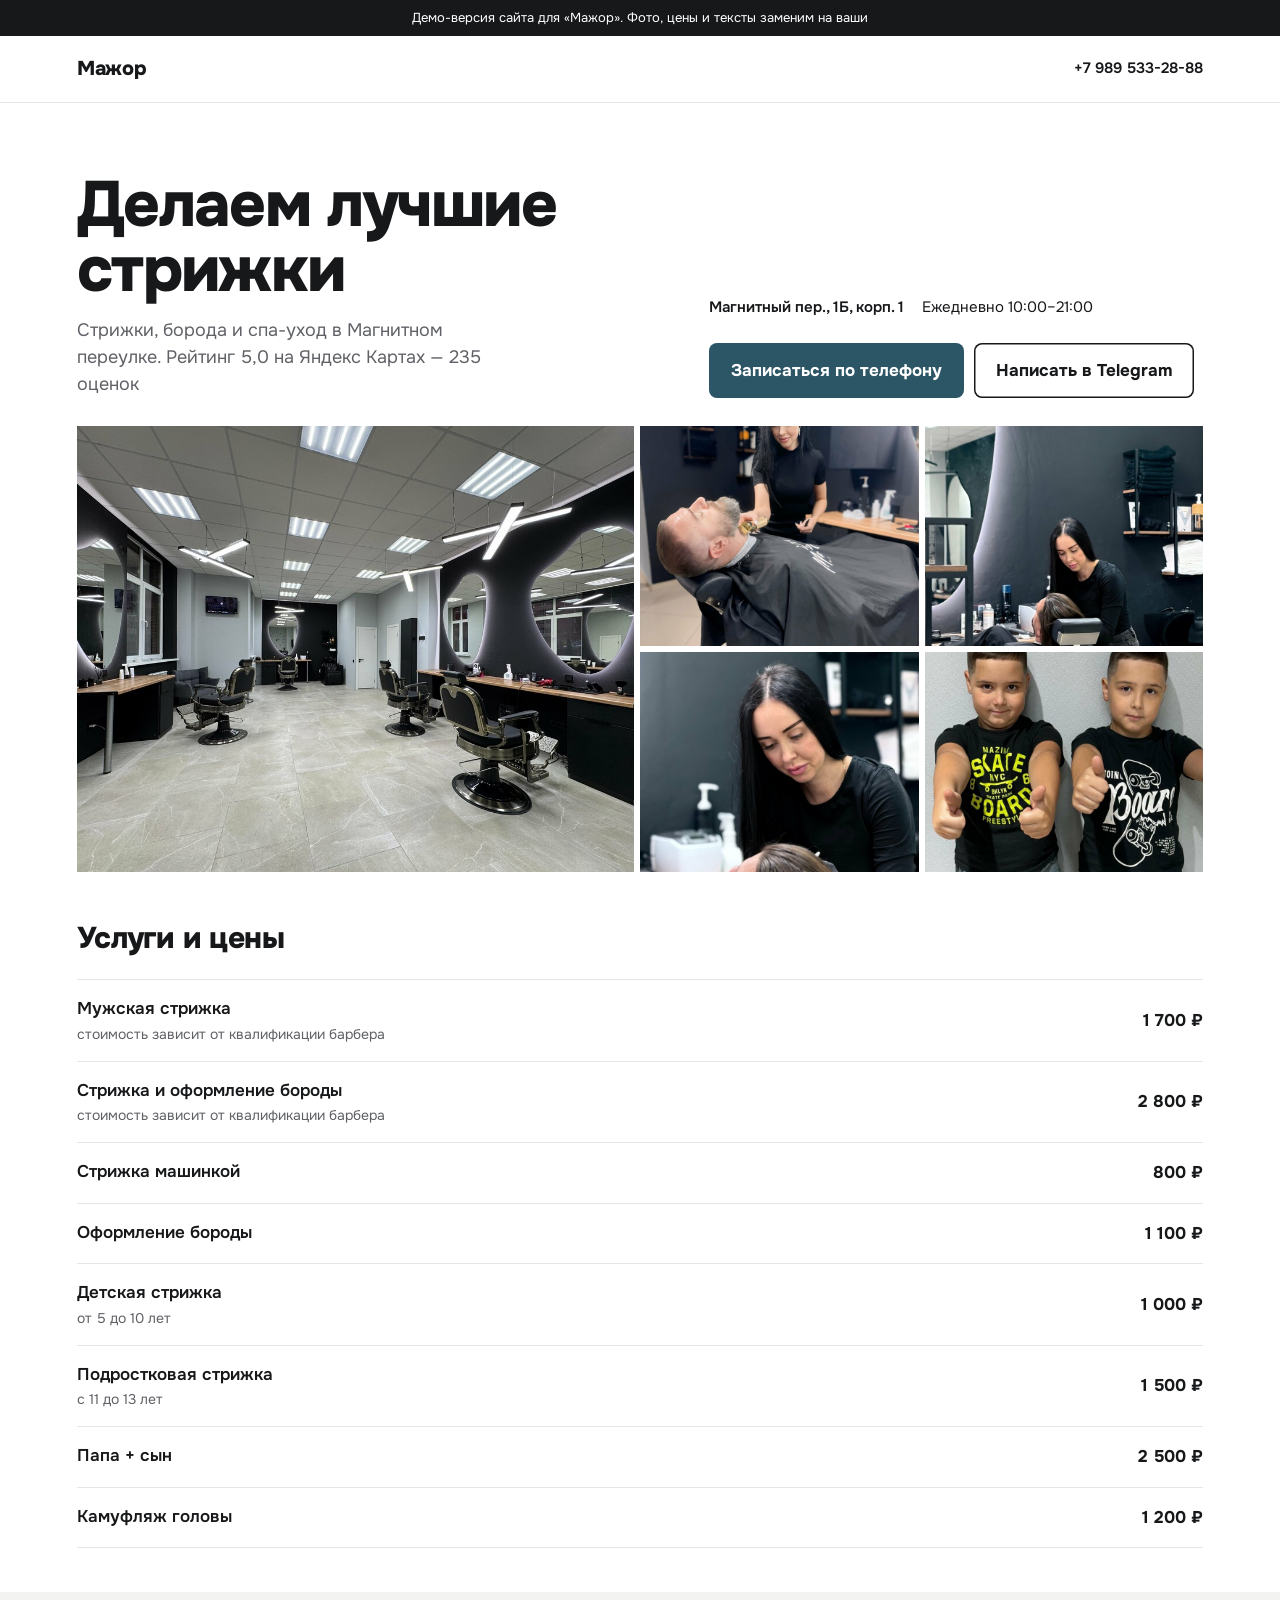
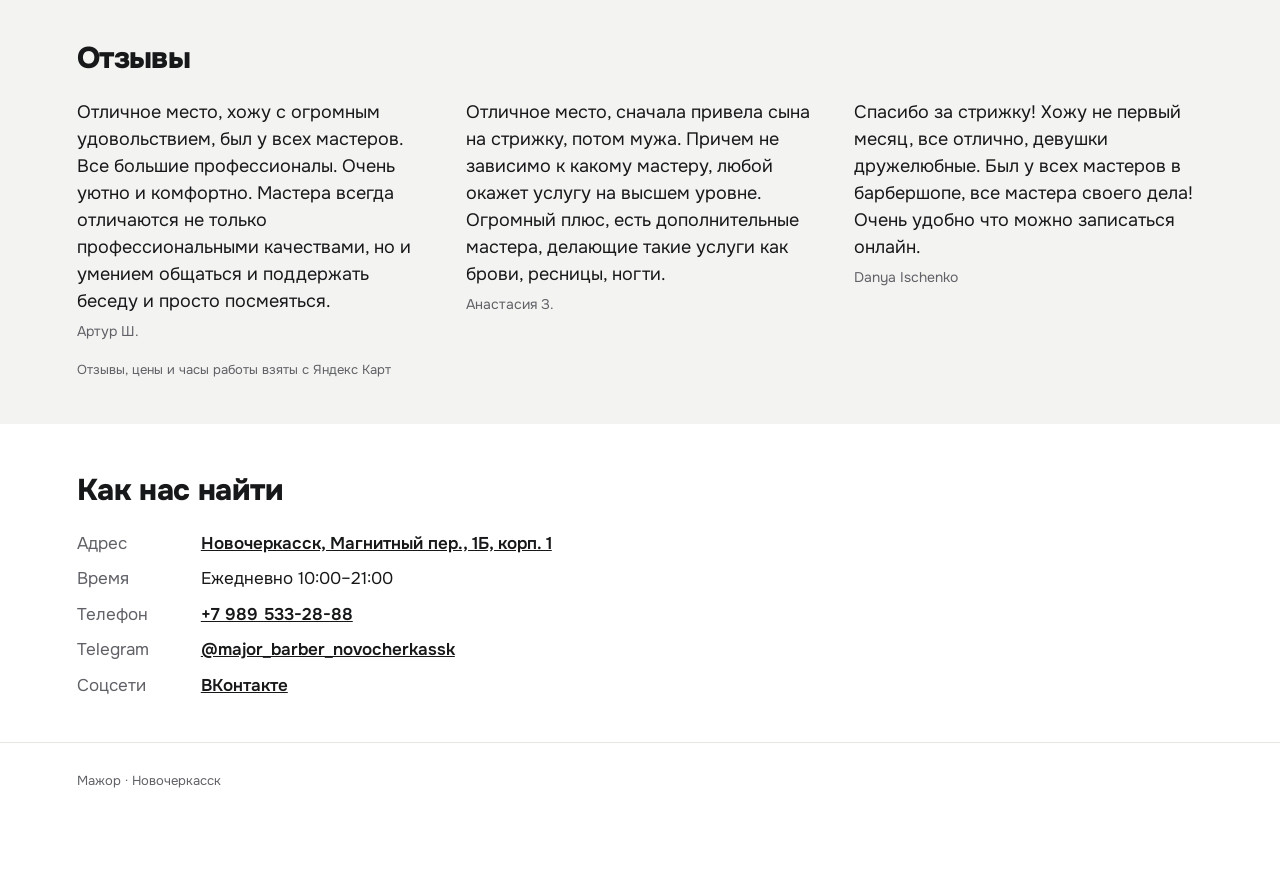
==== major/index.html @ bbc07316 "Демо-сайты: 5 мастеров" ====
<!doctype html><html lang="ru"><head><meta charset="utf-8">
<meta name="robots" content="noindex,nofollow"><meta name="viewport" content="width=device-width,initial-scale=1">
<title>Мажор — Барбершоп в Новочеркасске</title>
<meta name="description" content="Барбершоп Мажор: Магнитный пер., 1Б, корп. 1, Ежедневно 10:00–21:00. Запись по телефону +7 989 533-28-88">
<link rel="preconnect" href="https://fonts.googleapis.com"><link rel="preconnect" href="https://fonts.gstatic.com" crossorigin>
<link href="https://fonts.googleapis.com/css2?family=Onest:wght@400;500;700;800&display=swap" rel="stylesheet">
<style>
:root{--bg:#fff;--ink:#17181a;--mute:#5f6166;--line:#e6e6e3;--acc:#2c5566;--acc2:#1f3e4b;--soft:#f3f3f1}
*{box-sizing:border-box;margin:0;padding:0}
body{background:var(--bg);color:var(--ink);font-family:Onest,system-ui,sans-serif;font-size:17px;line-height:1.5}
a{color:inherit}
.demo{background:var(--ink);color:#fff;font-size:13px;padding:8px 16px;text-align:center}
header{display:flex;justify-content:space-between;align-items:center;padding:18px 20px;border-bottom:1px solid var(--line)}
.logo{font-weight:800;font-size:20px;letter-spacing:-.01em}
header a.tel{font-weight:600;text-decoration:none;font-size:15px}
.hero{padding:40px 20px 28px}
.hero h1{font-size:clamp(30px,7.6vw,64px);line-height:1.02;font-weight:800;letter-spacing:-.025em;max-width:18ch}
.hero p{color:var(--mute);margin-top:14px;font-size:18px;max-width:34ch}
.meta{display:flex;flex-wrap:wrap;gap:8px 18px;margin-top:18px;font-size:15px}
.meta b{font-weight:600}
.ctas{display:flex;flex-wrap:wrap;gap:10px;margin-top:24px}
.btn{display:inline-block;background:var(--acc);color:#fff;text-decoration:none;font-weight:700;padding:15px 22px;border-radius:8px;transition:background .15s,transform .15s}
.btn:hover{background:var(--acc2)} .btn:active{transform:translateY(1px)}
.btn.ghost{background:transparent;color:var(--ink);box-shadow:inset 0 0 0 1.5px var(--ink)}
.btn.ghost:hover{background:var(--ink);color:#fff}
.gal{display:grid;grid-template-columns:2fr 1fr;grid-auto-rows:150px;gap:6px;padding:0 6px}
.gal figure:first-child{grid-row:span 2}
.gal figure{background:var(--soft);overflow:hidden}
.gal img{width:100%;height:100%;object-fit:cover;display:block}
.ph{display:flex;align-items:center;justify-content:center;color:#8a8c90;font-size:13px;text-align:center;padding:10px;border:1px dashed #cfcfcb}
section{padding:44px 20px}
h2{font-size:30px;font-weight:800;letter-spacing:-.02em;margin-bottom:18px}
.svc ul{list-style:none;border-top:1px solid var(--line)}
.svc li{display:grid;grid-template-columns:1fr auto;gap:2px 16px;padding:16px 0;border-bottom:1px solid var(--line)}
.sn{font-weight:600;grid-column:1;grid-row:1} .sp{font-weight:700;white-space:nowrap;grid-column:2;grid-row:1/3;align-self:center}
.sd{color:var(--mute);font-size:14px;grid-column:1;grid-row:2}
.rev{background:var(--soft)}
.rgrid{display:grid;gap:22px}
blockquote p{font-size:18px} cite{display:block;margin-top:6px;color:var(--mute);font-style:normal;font-size:14px}
.src{margin-top:18px;font-size:13px;color:var(--mute)}
.where dl{display:grid;grid-template-columns:110px 1fr;gap:10px 14px}
.where dt{color:var(--mute)} .where dd a{font-weight:600}
footer{padding:28px 20px 90px;border-top:1px solid var(--line);color:var(--mute);font-size:13px}
.sticky{position:fixed;left:12px;right:12px;bottom:12px;display:flex}
.sticky .btn{flex:1;text-align:center;box-shadow:0 6px 20px rgba(0,0,0,.18)}
@media(min-width:900px){
 header,.hero,section,footer{padding-left:6vw;padding-right:6vw}
 .hero{display:grid;grid-template-columns:1.2fr 1fr;gap:40px;align-items:end;padding-top:70px}
 .gal{grid-template-columns:2fr 1fr 1fr;grid-auto-rows:220px;padding:0 6vw}
 .rgrid{grid-template-columns:repeat(3,1fr);gap:40px}
 .sticky{display:none}
}
</style></head><body>
<div class="demo">Демо-версия сайта для «Мажор». Фото, цены и тексты заменим на ваши</div>
<header><div class="logo">Мажор</div><a class="tel" href="tel:+79895332888">+7 989 533-28-88</a></header>
<div class="hero"><div><h1>Делаем лучшие стрижки</h1><p>Стрижки, борода и спа-уход в Магнитном переулке. Рейтинг 5,0 на Яндекс Картах — 235 оценок</p></div>
<div><div class="meta"><span><b>Магнитный пер., 1Б, корп. 1</b></span><span>Ежедневно 10:00–21:00</span></div>
<div class="ctas"><a class="btn" href="tel:+79895332888">Записаться по телефону</a><a class="btn ghost" href="https://t.me/major_barber_novocherkassk">Написать в Telegram</a></div></div></div>
<div class="gal"><figure><img src="img/1.jpg" alt="" loading="lazy"></figure><figure><img src="img/2.jpg" alt="" loading="lazy"></figure><figure><img src="img/3.jpg" alt="" loading="lazy"></figure><figure><img src="img/4.jpg" alt="" loading="lazy"></figure><figure><img src="img/5.jpg" alt="" loading="lazy"></figure></div>
<section class="svc" id="services"><h2>Услуги и цены</h2><ul><li><span class="sn">Мужская стрижка</span><span class="sd">стоимость зависит от квалификации барбера</span><span class="sp">1 700 ₽</span></li><li><span class="sn">Стрижка и оформление бороды</span><span class="sd">стоимость зависит от квалификации барбера</span><span class="sp">2 800 ₽</span></li><li><span class="sn">Стрижка машинкой</span><span class="sd"></span><span class="sp">800 ₽</span></li><li><span class="sn">Оформление бороды</span><span class="sd"></span><span class="sp">1 100 ₽</span></li><li><span class="sn">Детская стрижка</span><span class="sd">от 5 до 10 лет</span><span class="sp">1 000 ₽</span></li><li><span class="sn">Подростковая стрижка</span><span class="sd">с 11 до 13 лет</span><span class="sp">1 500 ₽</span></li><li><span class="sn">Папа + сын</span><span class="sd"></span><span class="sp">2 500 ₽</span></li><li><span class="sn">Камуфляж головы</span><span class="sd"></span><span class="sp">1 200 ₽</span></li></ul></section>
<section class="rev" id="reviews"><h2>Отзывы</h2><div class="rgrid"><blockquote><p>Отличное место, хожу с огромным удовольствием, был у всех мастеров. Все большие профессионалы. Очень уютно и комфортно. Мастера всегда отличаются не только профессиональными качествами, но и умением общаться и поддержать беседу и просто посмеяться.</p><cite>Артур Ш.</cite></blockquote><blockquote><p>Отличное место, сначала привела сына на стрижку, потом мужа. Причем не зависимо к какому мастеру, любой окажет услугу на высшем уровне. Огромный плюс, есть дополнительные мастера, делающие такие услуги как брови, ресницы, ногти.</p><cite>Анастасия З.</cite></blockquote><blockquote><p>Спасибо за стрижку! Хожу не первый месяц, все отлично, девушки дружелюбные. Был у всех мастеров в барбершопе, все мастера своего дела! Очень удобно что можно записаться онлайн.</p><cite>Danya Ischenko</cite></blockquote></div><p class="src">Отзывы, цены и часы работы взяты с Яндекс Карт</p></section>
<section class="where" id="contacts"><h2>Как нас найти</h2><dl>
<dt>Адрес</dt><dd><a href="https://yandex.ru/maps/?text=%D0%9D%D0%BE%D0%B2%D0%BE%D1%87%D0%B5%D1%80%D0%BA%D0%B0%D1%81%D1%81%D0%BA%2C%20%D0%9C%D0%B0%D0%B3%D0%BD%D0%B8%D1%82%D0%BD%D1%8B%D0%B9%20%D0%BF%D0%B5%D1%80.%2C%201%D0%91%2C%20%D0%BA%D0%BE%D1%80%D0%BF.%201">Новочеркасск, Магнитный пер., 1Б, корп. 1</a></dd>
<dt>Время</dt><dd>Ежедневно 10:00–21:00</dd>
<dt>Телефон</dt><dd><a href="tel:+79895332888">+7 989 533-28-88</a></dd>
<dt>Telegram</dt><dd><a href="https://t.me/major_barber_novocherkassk">@major_barber_novocherkassk</a></dd>
<dt>Соцсети</dt><dd><a href="https://vk.com/major_barber_novocherkassk">ВКонтакте</a></dd>
</dl></section>
<footer>Мажор · Новочеркасск</footer>
<div class="sticky"><a class="btn" href="tel:+79895332888">Записаться</a></div>
</body></html>
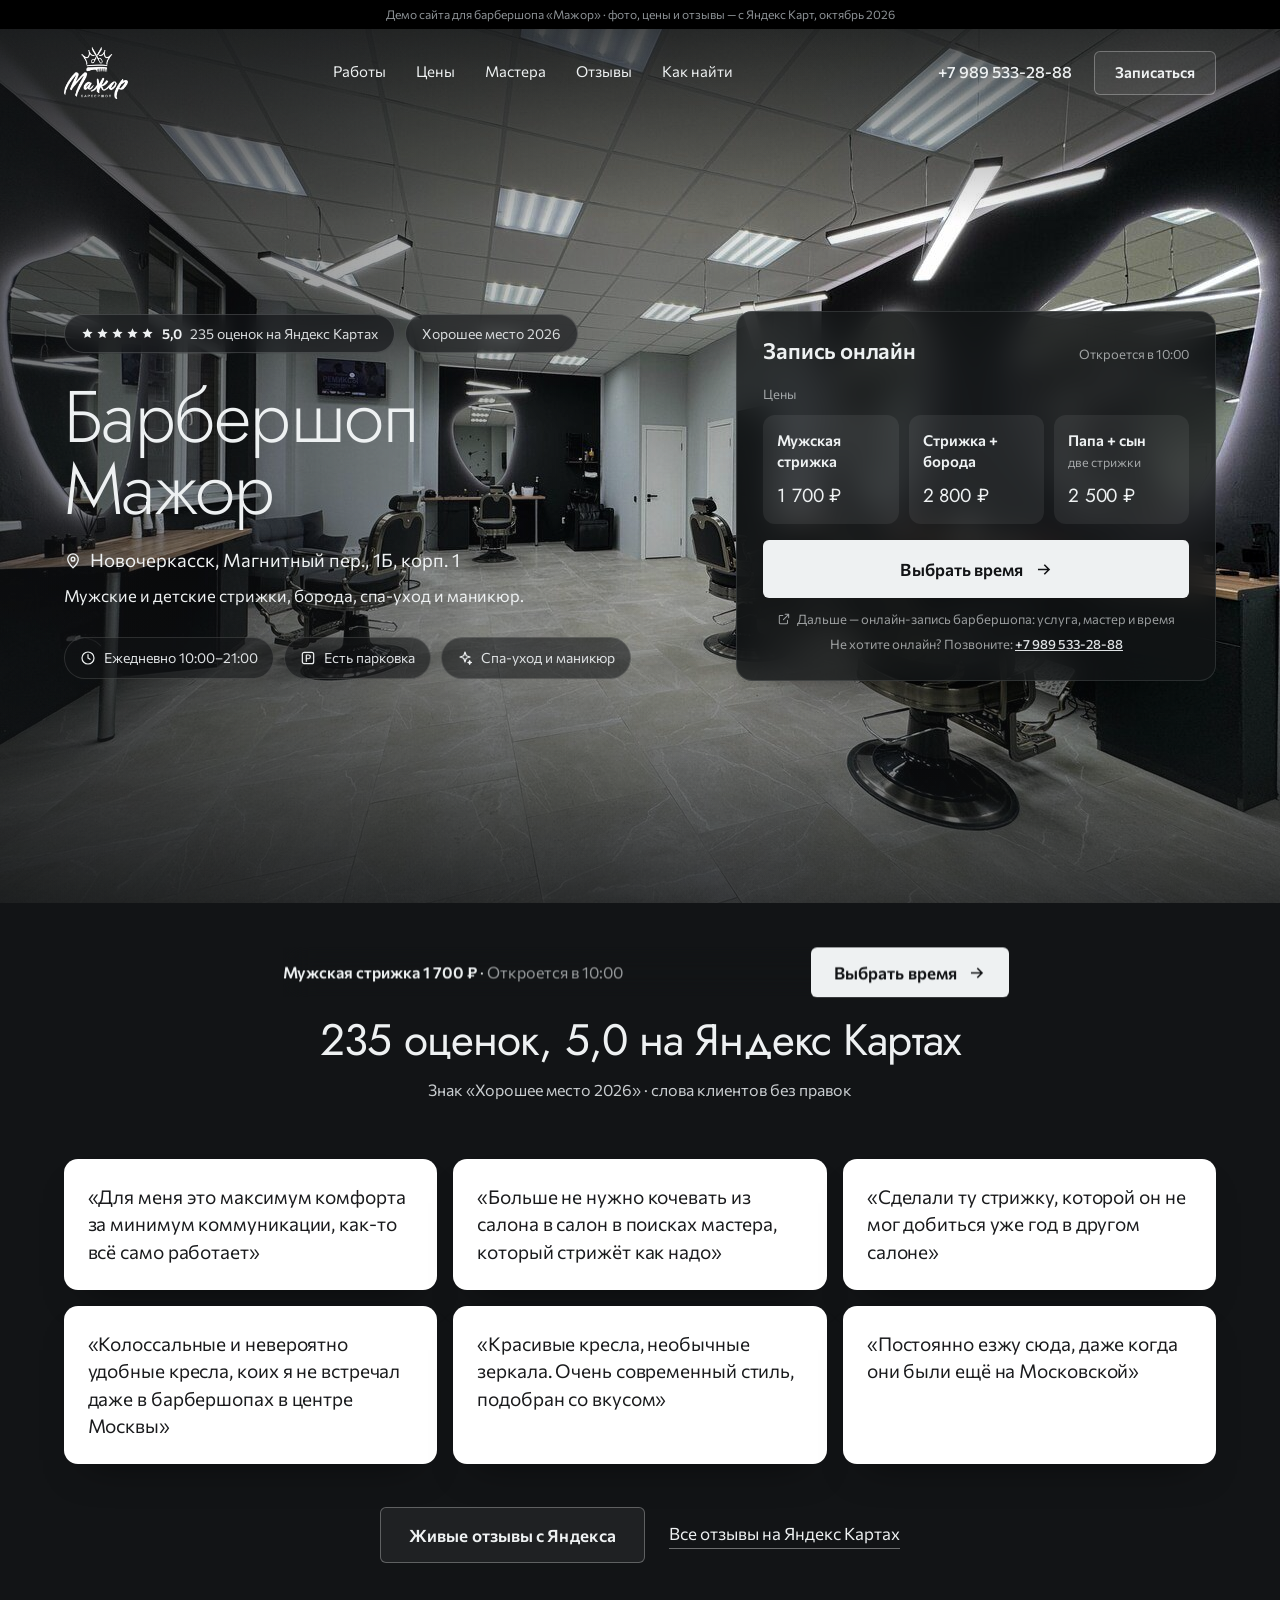
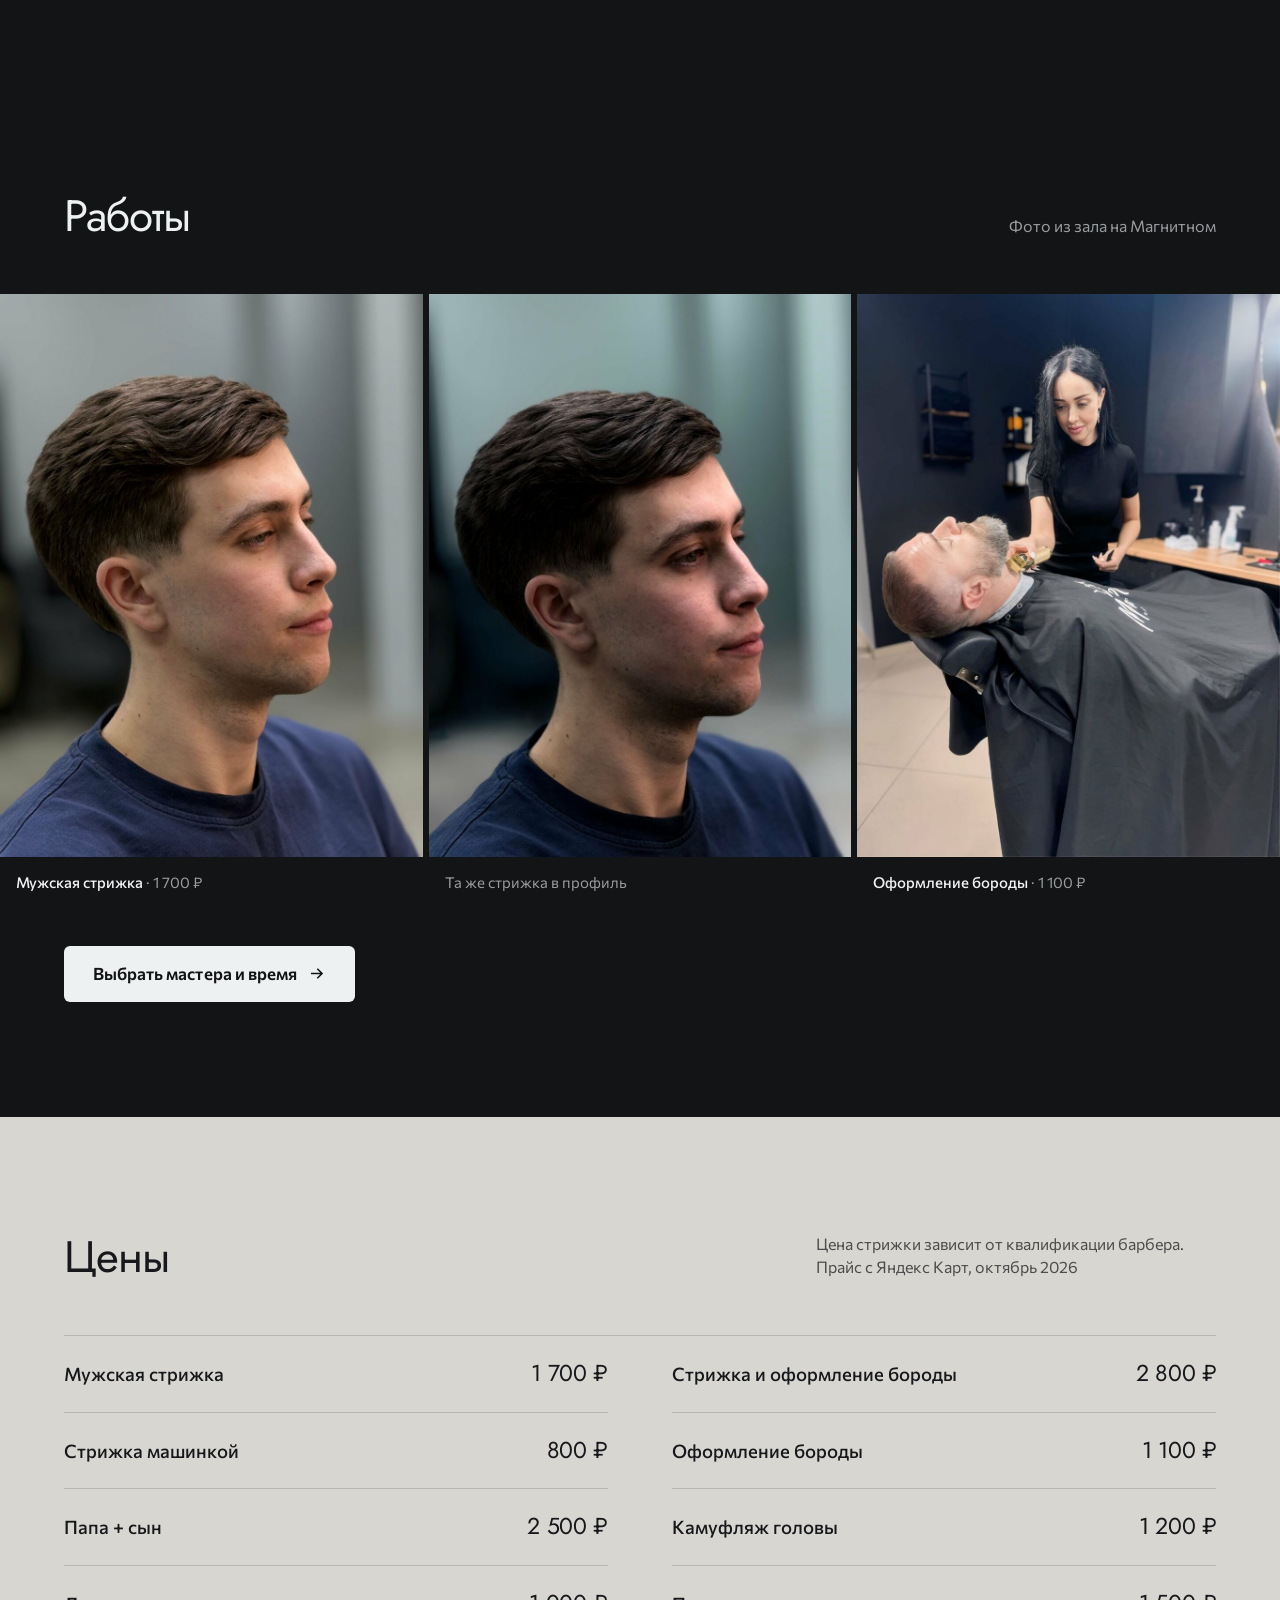
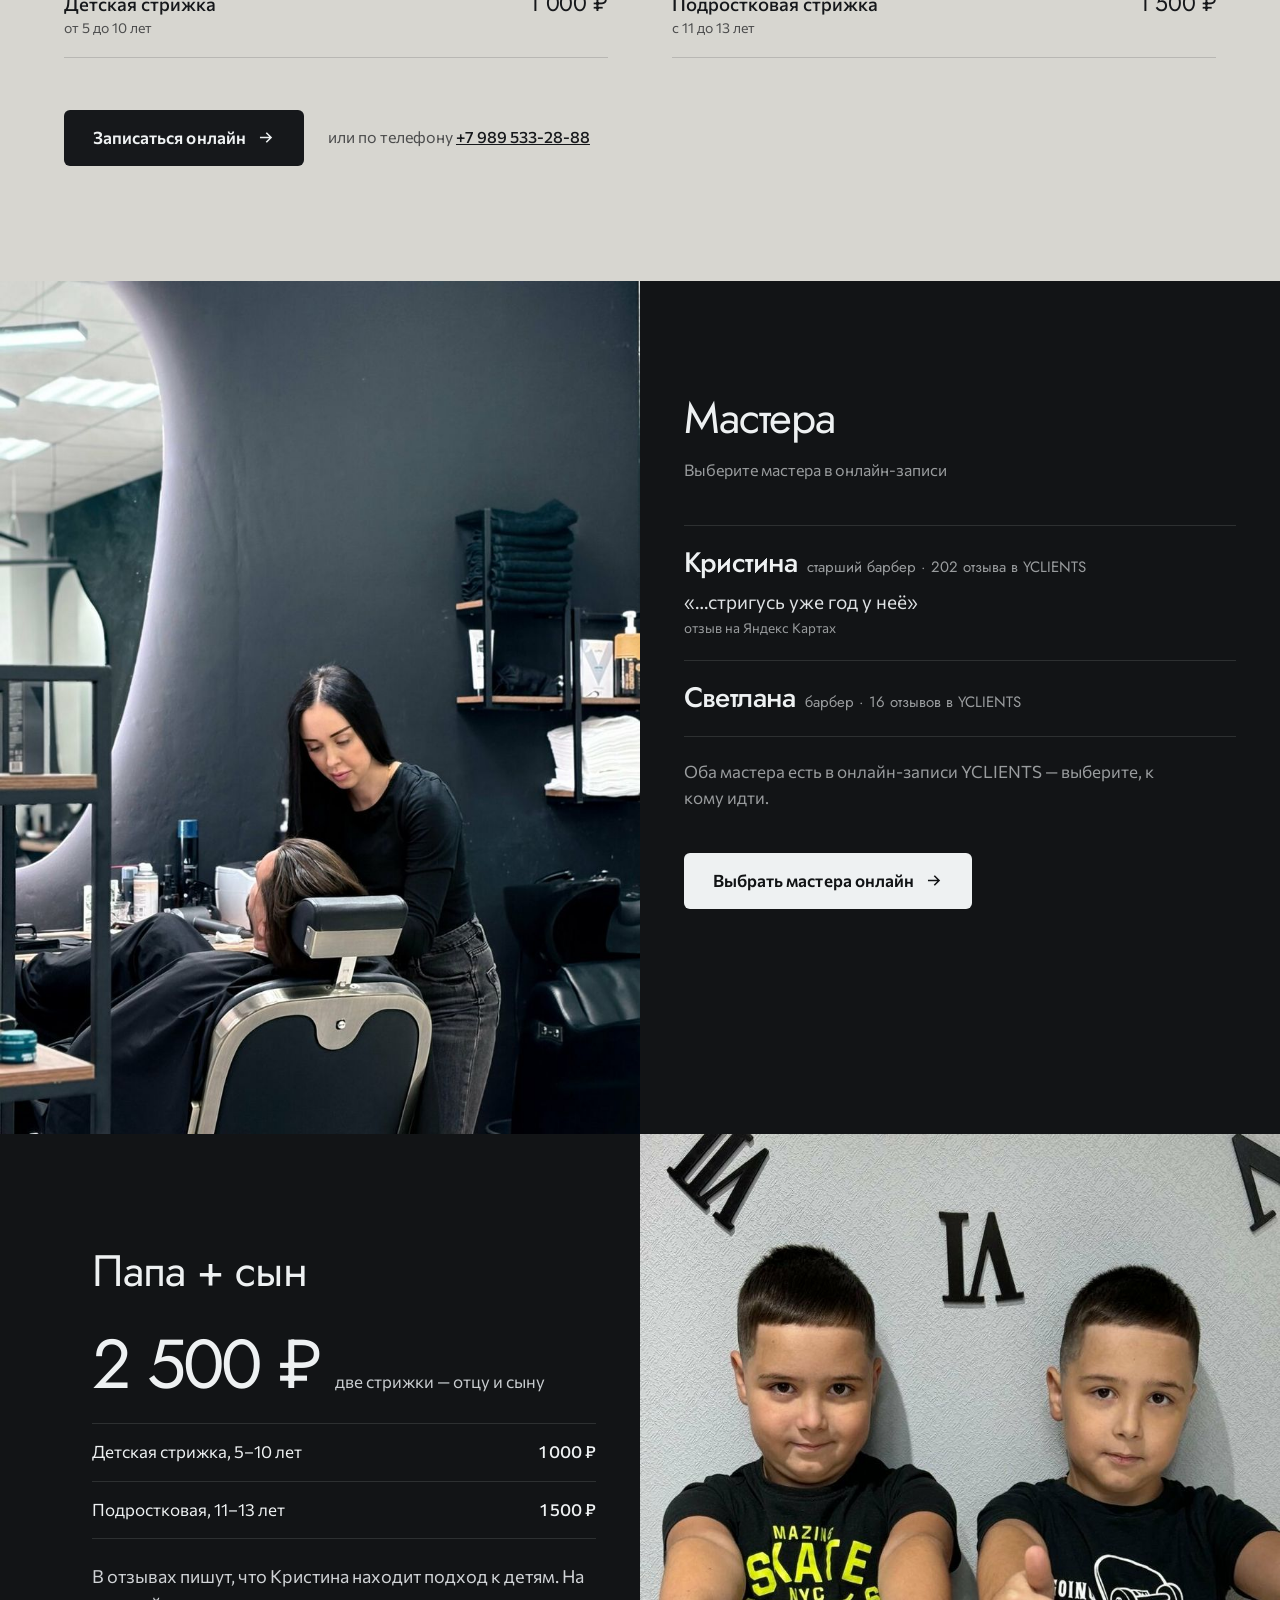
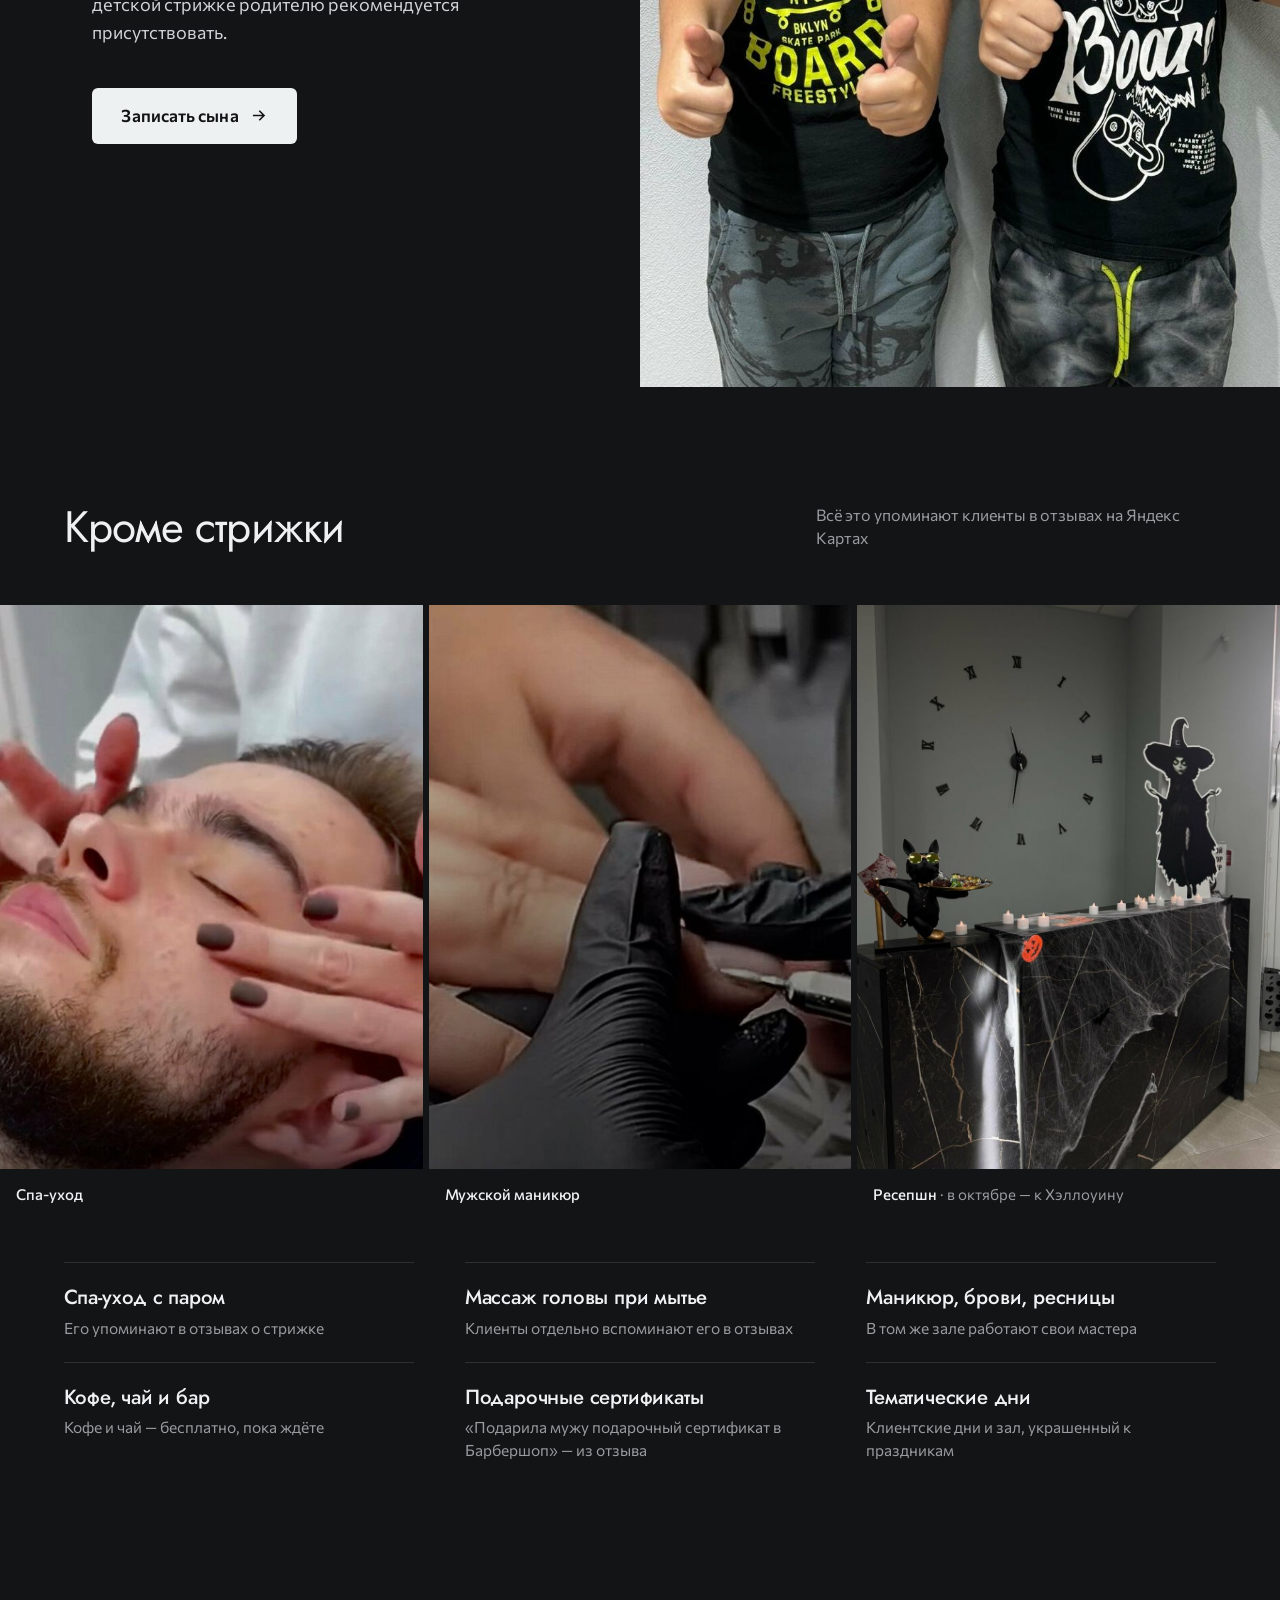
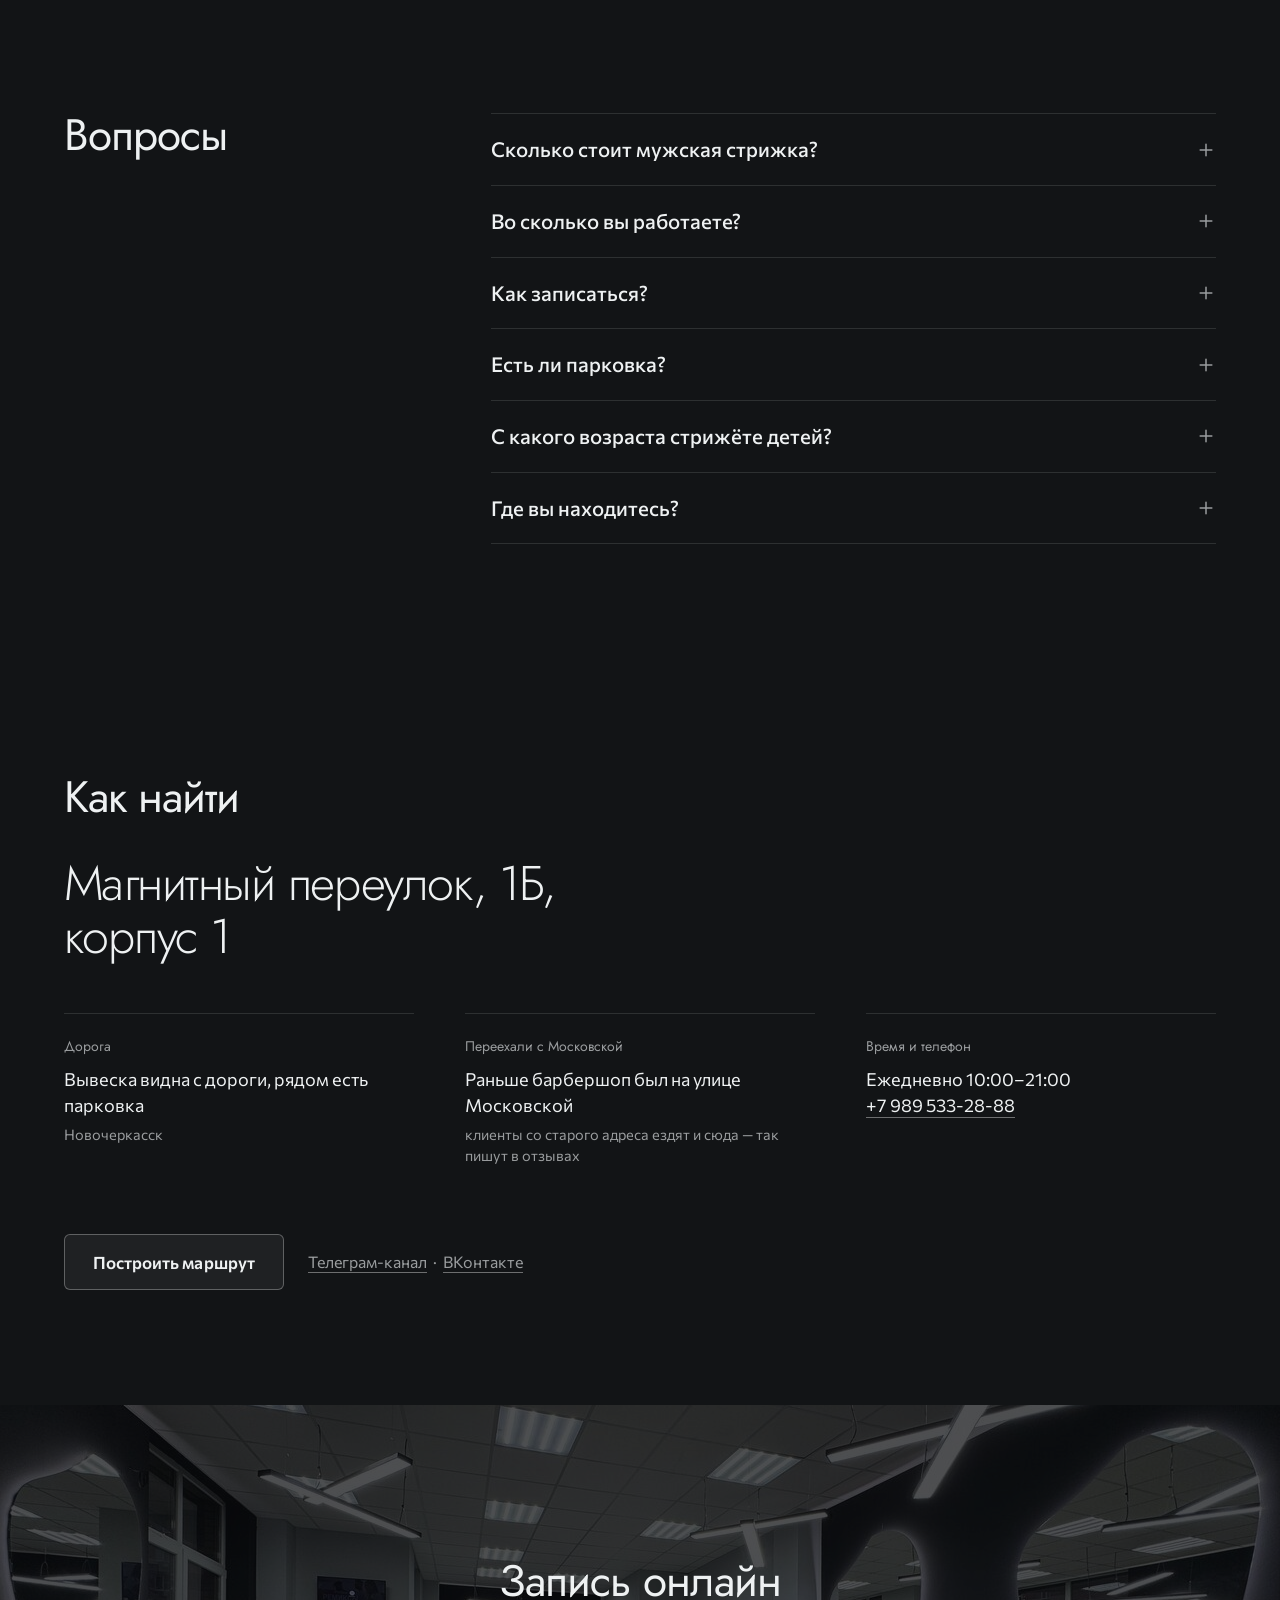
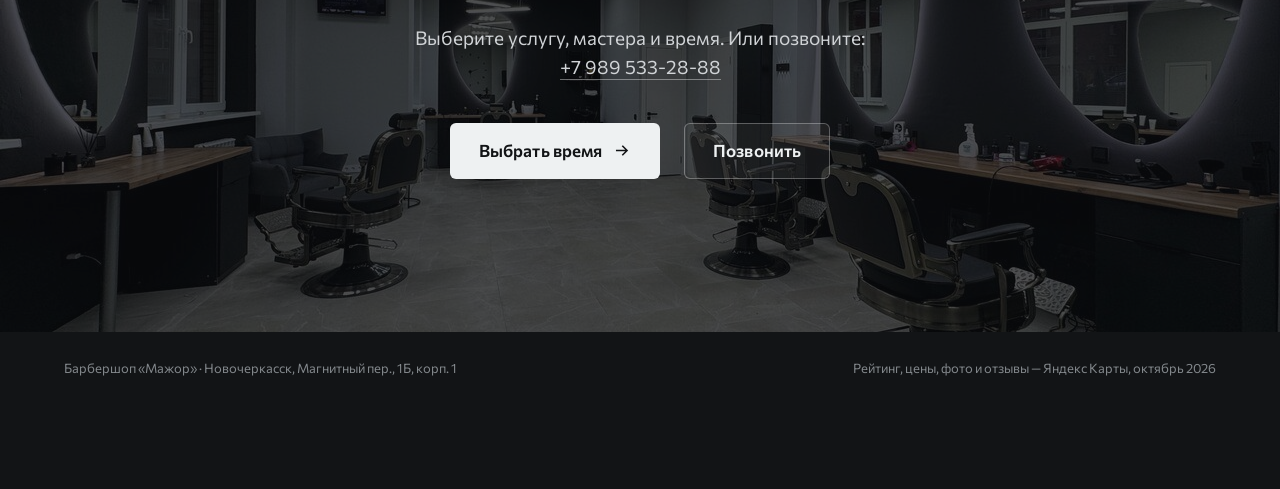
==== commit 9fb45100: "Демо: новые версии (major=../премиум/major/siteA amsterdam=../премиум/amsterdam/siteC ulica=../преми" ====
--- a/major/index.html
+++ b/major/index.html
@@ -1,71 +1,743 @@
-<!doctype html><html lang="ru"><head><meta charset="utf-8">
-<meta name="robots" content="noindex,nofollow"><meta name="viewport" content="width=device-width,initial-scale=1">
-<title>Мажор — Барбершоп в Новочеркасске</title>
-<meta name="description" content="Барбершоп Мажор: Магнитный пер., 1Б, корп. 1, Ежедневно 10:00–21:00. Запись по телефону +7 989 533-28-88">
+<!doctype html>
+<html lang="ru">
+<head>
+<meta charset="utf-8">
+<meta name="robots" content="noindex,nofollow">
+<meta name="viewport" content="width=device-width,initial-scale=1,viewport-fit=cover">
+<title>Барбершоп Мажор, Новочеркасск — стрижка 1 700 ₽, 5,0 на Яндекс Картах</title>
+<meta name="description" content="Барбершоп «Мажор» в Новочеркасске: Магнитный пер., 1Б, корп. 1. 5,0 на Яндекс Картах, 235 оценок, знак «Хорошее место 2026». Мужская стрижка 1 700 ₽, папа + сын 2 500 ₽. Ежедневно 10:00–21:00. Онлайн-запись.">
+<link rel="canonical" href="https://dm1trorg.github.io/major/">
+<meta property="og:type" content="website">
+<meta property="og:locale" content="ru_RU">
+<meta property="og:url" content="https://dm1trorg.github.io/major/">
+<meta property="og:site_name" content="Барбершоп «Мажор»">
+<meta property="og:title" content="Барбершоп Мажор, Новочеркасск — стрижка 1 700 ₽, 5,0 на Яндекс Картах">
+<meta property="og:description" content="Магнитный пер., 1Б · 235 оценок на Яндекс Картах · ежедневно 10:00–21:00. Онлайн-запись.">
+<meta property="og:image" content="https://dm1trorg.github.io/major/img/og.jpg">
+<meta property="og:image:width" content="1200">
+<meta property="og:image:height" content="630">
+<meta name="twitter:card" content="summary_large_image">
+<script type="application/ld+json" id="ld">{"@context": "https://schema.org", "@graph": [{"@type": "HairSalon", "@id": "https://dm1trorg.github.io/major/#salon", "name": "Барбершоп «Мажор»", "url": "https://dm1trorg.github.io/major/", "image": ["https://dm1trorg.github.io/major/img/og.jpg", "https://dm1trorg.github.io/major/img/hall.jpg"], "logo": "https://dm1trorg.github.io/major/img/logo.png", "telephone": "+79895332888", "priceRange": "800–2800 ₽", "currenciesAccepted": "RUB", "address": {"@type": "PostalAddress", "streetAddress": "Магнитный пер., 1Б, корп. 1", "addressLocality": "Новочеркасск", "addressRegion": "Ростовская область", "addressCountry": "RU"}, "openingHoursSpecification": [{"@type": "OpeningHoursSpecification", "dayOfWeek": ["Monday", "Tuesday", "Wednesday", "Thursday", "Friday", "Saturday", "Sunday"], "opens": "10:00", "closes": "21:00"}], "aggregateRating": {"@type": "AggregateRating", "ratingValue": "5.0", "ratingCount": 235, "bestRating": "5", "worstRating": "1"}, "sameAs": ["https://t.me/major_barber_novocherkassk", "https://vk.com/major_barber_novocherkassk", "https://yandex.ru/maps/org/84435659183/"], "hasOfferCatalog": {"@type": "OfferCatalog", "name": "Услуги и цены", "itemListElement": [{"@type": "Offer", "itemOffered": {"@type": "Service", "name": "Мужская стрижка"}, "price": "1700", "priceCurrency": "RUB"}, {"@type": "Offer", "itemOffered": {"@type": "Service", "name": "Стрижка и оформление бороды"}, "price": "2800", "priceCurrency": "RUB"}, {"@type": "Offer", "itemOffered": {"@type": "Service", "name": "Стрижка машинкой"}, "price": "800", "priceCurrency": "RUB"}, {"@type": "Offer", "itemOffered": {"@type": "Service", "name": "Оформление бороды"}, "price": "1100", "priceCurrency": "RUB"}, {"@type": "Offer", "itemOffered": {"@type": "Service", "name": "Папа + сын"}, "price": "2500", "priceCurrency": "RUB"}, {"@type": "Offer", "itemOffered": {"@type": "Service", "name": "Камуфляж головы"}, "price": "1200", "priceCurrency": "RUB"}, {"@type": "Offer", "itemOffered": {"@type": "Service", "name": "Детская стрижка"}, "price": "1000", "priceCurrency": "RUB"}, {"@type": "Offer", "itemOffered": {"@type": "Service", "name": "Подростковая стрижка"}, "price": "1500", "priceCurrency": "RUB"}]}, "potentialAction": {"@type": "ReserveAction", "target": {"@type": "EntryPoint", "urlTemplate": "https://n1132136.yclients.com/", "inLanguage": "ru-RU", "actionPlatform": ["https://schema.org/DesktopWebPlatform", "https://schema.org/MobileWebPlatform"]}, "result": {"@type": "Reservation", "name": "Запись в Барбершоп «Мажор»"}}}, {"@type": "FAQPage", "@id": "https://dm1trorg.github.io/major/#faq", "mainEntity": [{"@type": "Question", "name": "Сколько стоит мужская стрижка?", "acceptedAnswer": {"@type": "Answer", "text": "1 700 ₽, цена зависит от квалификации барбера. Стрижка машинкой — 800 ₽, стрижка и оформление бороды — 2 800 ₽."}}, {"@type": "Question", "name": "Во сколько вы работаете?", "acceptedAnswer": {"@type": "Answer", "text": "Ежедневно с 10:00 до 21:00, без выходных."}}, {"@type": "Question", "name": "Как записаться?", "acceptedAnswer": {"@type": "Answer", "text": "Онлайн: кнопка «Выбрать время» откроет запись барбершопа, там выбираете услугу, мастера и время. Или по телефону +7 989 533-28-88."}}, {"@type": "Question", "name": "Есть ли парковка?", "acceptedAnswer": {"@type": "Answer", "text": "Да, рядом есть парковка. Вывеска видна с дороги."}}, {"@type": "Question", "name": "С какого возраста стрижёте детей?", "acceptedAnswer": {"@type": "Answer", "text": "Детская стрижка — с 5 до 10 лет, 1 000 ₽. Подростковая — с 11 до 13 лет, 1 500 ₽. На детской стрижке родителю рекомендуется присутствовать."}}, {"@type": "Question", "name": "Где вы находитесь?", "acceptedAnswer": {"@type": "Answer", "text": "Новочеркасск, Магнитный переулок, 1Б, корпус 1. Раньше барбершоп был на улице Московской."}}]}]}</script>
+<meta name="theme-color" content="#0f1012">
+<link rel="icon" href="img/logo.png">
 <link rel="preconnect" href="https://fonts.googleapis.com"><link rel="preconnect" href="https://fonts.gstatic.com" crossorigin>
-<link href="https://fonts.googleapis.com/css2?family=Onest:wght@400;500;700;800&display=swap" rel="stylesheet">
+<link href="https://fonts.googleapis.com/css2?family=Jost:wght@300;400;500&family=Commissioner:wght@400;500;600&display=swap" rel="stylesheet">
 <style>
-:root{--bg:#fff;--ink:#17181a;--mute:#5f6166;--line:#e6e6e3;--acc:#2c5566;--acc2:#1f3e4b;--soft:#f3f3f1}
-*{box-sizing:border-box;margin:0;padding:0}
-body{background:var(--bg);color:var(--ink);font-family:Onest,system-ui,sans-serif;font-size:17px;line-height:1.5}
+:root{
+  /* дизайн-система 15.10.2026: значения ниже заменяют прежние */
+  --font:"Commissioner",sans-serif;
+  --font-head:"Jost",sans-serif;
+  --bg:#121416;
+  --bg2:#121416;
+  --fg:#eef1f2;
+  --mute:rgba(238,241,242,.62);
+  --line:rgba(238,241,242,.12);
+  --glass:rgba(18,20,22,.8);
+  --tile:rgba(238,241,242,.07);
+
+  /* Новые переменные */
+  --accent:#eef1f2;
+  --accent-h:#c9cfd3;
+  --on-accent:#121416;
+  /* общее из шаблона */
+  --gut:clamp(16px,3.4vw,48px); --wrap:1240px; --h1:clamp(46px,5.7vw,84px); --h2:calc(var(--h1) * .75); --sec:clamp(76px,9vw,136px);
+}
+*{box-sizing:border-box}
+html{scroll-behavior:smooth;-webkit-text-size-adjust:100%}
+body{margin:0;background:var(--bg);color:var(--fg);font:400 17px/1.55 var(--font);overflow-x:hidden;-webkit-font-smoothing:antialiased}
+img{display:block;max-width:100%}
 a{color:inherit}
-.demo{background:var(--ink);color:#fff;font-size:13px;padding:8px 16px;text-align:center}
-header{display:flex;justify-content:space-between;align-items:center;padding:18px 20px;border-bottom:1px solid var(--line)}
-.logo{font-weight:800;font-size:20px;letter-spacing:-.01em}
-header a.tel{font-weight:600;text-decoration:none;font-size:15px}
-.hero{padding:40px 20px 28px}
-.hero h1{font-size:clamp(30px,7.6vw,64px);line-height:1.02;font-weight:800;letter-spacing:-.025em;max-width:18ch}
-.hero p{color:var(--mute);margin-top:14px;font-size:18px;max-width:34ch}
-.meta{display:flex;flex-wrap:wrap;gap:8px 18px;margin-top:18px;font-size:15px}
-.meta b{font-weight:600}
-.ctas{display:flex;flex-wrap:wrap;gap:10px;margin-top:24px}
-.btn{display:inline-block;background:var(--acc);color:#fff;text-decoration:none;font-weight:700;padding:15px 22px;border-radius:8px;transition:background .15s,transform .15s}
-.btn:hover{background:var(--acc2)} .btn:active{transform:translateY(1px)}
-.btn.ghost{background:transparent;color:var(--ink);box-shadow:inset 0 0 0 1.5px var(--ink)}
-.btn.ghost:hover{background:var(--ink);color:#fff}
-.gal{display:grid;grid-template-columns:2fr 1fr;grid-auto-rows:150px;gap:6px;padding:0 6px}
-.gal figure:first-child{grid-row:span 2}
-.gal figure{background:var(--soft);overflow:hidden}
-.gal img{width:100%;height:100%;object-fit:cover;display:block}
-.ph{display:flex;align-items:center;justify-content:center;color:#8a8c90;font-size:13px;text-align:center;padding:10px;border:1px dashed #cfcfcb}
-section{padding:44px 20px}
-h2{font-size:30px;font-weight:800;letter-spacing:-.02em;margin-bottom:18px}
-.svc ul{list-style:none;border-top:1px solid var(--line)}
-.svc li{display:grid;grid-template-columns:1fr auto;gap:2px 16px;padding:16px 0;border-bottom:1px solid var(--line)}
-.sn{font-weight:600;grid-column:1;grid-row:1} .sp{font-weight:700;white-space:nowrap;grid-column:2;grid-row:1/3;align-self:center}
-.sd{color:var(--mute);font-size:14px;grid-column:1;grid-row:2}
-.rev{background:var(--soft)}
-.rgrid{display:grid;gap:22px}
-blockquote p{font-size:18px} cite{display:block;margin-top:6px;color:var(--mute);font-style:normal;font-size:14px}
-.src{margin-top:18px;font-size:13px;color:var(--mute)}
-.where dl{display:grid;grid-template-columns:110px 1fr;gap:10px 14px}
-.where dt{color:var(--mute)} .where dd a{font-weight:600}
-footer{padding:28px 20px 90px;border-top:1px solid var(--line);color:var(--mute);font-size:13px}
-.sticky{position:fixed;left:12px;right:12px;bottom:12px;display:flex}
-.sticky .btn{flex:1;text-align:center;box-shadow:0 6px 20px rgba(0,0,0,.18)}
-@media(min-width:900px){
- header,.hero,section,footer{padding-left:6vw;padding-right:6vw}
- .hero{display:grid;grid-template-columns:1.2fr 1fr;gap:40px;align-items:end;padding-top:70px}
- .gal{grid-template-columns:2fr 1fr 1fr;grid-auto-rows:220px;padding:0 6vw}
- .rgrid{grid-template-columns:repeat(3,1fr);gap:40px}
- .sticky{display:none}
-}
-</style></head><body>
-<div class="demo">Демо-версия сайта для «Мажор». Фото, цены и тексты заменим на ваши</div>
-<header><div class="logo">Мажор</div><a class="tel" href="tel:+79895332888">+7 989 533-28-88</a></header>
-<div class="hero"><div><h1>Делаем лучшие стрижки</h1><p>Стрижки, борода и спа-уход в Магнитном переулке. Рейтинг 5,0 на Яндекс Картах — 235 оценок</p></div>
-<div><div class="meta"><span><b>Магнитный пер., 1Б, корп. 1</b></span><span>Ежедневно 10:00–21:00</span></div>
-<div class="ctas"><a class="btn" href="tel:+79895332888">Записаться по телефону</a><a class="btn ghost" href="https://t.me/major_barber_novocherkassk">Написать в Telegram</a></div></div></div>
-<div class="gal"><figure><img src="img/1.jpg" alt="" loading="lazy"></figure><figure><img src="img/2.jpg" alt="" loading="lazy"></figure><figure><img src="img/3.jpg" alt="" loading="lazy"></figure><figure><img src="img/4.jpg" alt="" loading="lazy"></figure><figure><img src="img/5.jpg" alt="" loading="lazy"></figure></div>
-<section class="svc" id="services"><h2>Услуги и цены</h2><ul><li><span class="sn">Мужская стрижка</span><span class="sd">стоимость зависит от квалификации барбера</span><span class="sp">1 700 ₽</span></li><li><span class="sn">Стрижка и оформление бороды</span><span class="sd">стоимость зависит от квалификации барбера</span><span class="sp">2 800 ₽</span></li><li><span class="sn">Стрижка машинкой</span><span class="sd"></span><span class="sp">800 ₽</span></li><li><span class="sn">Оформление бороды</span><span class="sd"></span><span class="sp">1 100 ₽</span></li><li><span class="sn">Детская стрижка</span><span class="sd">от 5 до 10 лет</span><span class="sp">1 000 ₽</span></li><li><span class="sn">Подростковая стрижка</span><span class="sd">с 11 до 13 лет</span><span class="sp">1 500 ₽</span></li><li><span class="sn">Папа + сын</span><span class="sd"></span><span class="sp">2 500 ₽</span></li><li><span class="sn">Камуфляж головы</span><span class="sd"></span><span class="sp">1 200 ₽</span></li></ul></section>
-<section class="rev" id="reviews"><h2>Отзывы</h2><div class="rgrid"><blockquote><p>Отличное место, хожу с огромным удовольствием, был у всех мастеров. Все большие профессионалы. Очень уютно и комфортно. Мастера всегда отличаются не только профессиональными качествами, но и умением общаться и поддержать беседу и просто посмеяться.</p><cite>Артур Ш.</cite></blockquote><blockquote><p>Отличное место, сначала привела сына на стрижку, потом мужа. Причем не зависимо к какому мастеру, любой окажет услугу на высшем уровне. Огромный плюс, есть дополнительные мастера, делающие такие услуги как брови, ресницы, ногти.</p><cite>Анастасия З.</cite></blockquote><blockquote><p>Спасибо за стрижку! Хожу не первый месяц, все отлично, девушки дружелюбные. Был у всех мастеров в барбершопе, все мастера своего дела! Очень удобно что можно записаться онлайн.</p><cite>Danya Ischenko</cite></blockquote></div><p class="src">Отзывы, цены и часы работы взяты с Яндекс Карт</p></section>
-<section class="where" id="contacts"><h2>Как нас найти</h2><dl>
-<dt>Адрес</dt><dd><a href="https://yandex.ru/maps/?text=%D0%9D%D0%BE%D0%B2%D0%BE%D1%87%D0%B5%D1%80%D0%BA%D0%B0%D1%81%D1%81%D0%BA%2C%20%D0%9C%D0%B0%D0%B3%D0%BD%D0%B8%D1%82%D0%BD%D1%8B%D0%B9%20%D0%BF%D0%B5%D1%80.%2C%201%D0%91%2C%20%D0%BA%D0%BE%D1%80%D0%BF.%201">Новочеркасск, Магнитный пер., 1Б, корп. 1</a></dd>
-<dt>Время</dt><dd>Ежедневно 10:00–21:00</dd>
-<dt>Телефон</dt><dd><a href="tel:+79895332888">+7 989 533-28-88</a></dd>
-<dt>Telegram</dt><dd><a href="https://t.me/major_barber_novocherkassk">@major_barber_novocherkassk</a></dd>
-<dt>Соцсети</dt><dd><a href="https://vk.com/major_barber_novocherkassk">ВКонтакте</a></dd>
-</dl></section>
-<footer>Мажор · Новочеркасск</footer>
-<div class="sticky"><a class="btn" href="tel:+79895332888">Записаться</a></div>
-</body></html>+h1,h2,h3,p,figure,blockquote,ul,dl,dd{margin:0}
+ul{padding:0;list-style:none}
+.nb{white-space:nowrap}
+.wrap{max-width:var(--wrap);margin:0 auto;padding:0 var(--gut)}
+.sec{padding:var(--sec) 0}
+.h2{font:500 var(--h2)/1 var(--font);letter-spacing:-.03em}
+.head{display:flex;flex-wrap:wrap;align-items:flex-end;justify-content:space-between;gap:16px 48px}
+.note{color:var(--mute);font-size:16px;line-height:1.45;max-width:40ch}
+.ico{width:16px;height:16px;flex:none}
+
+/* кнопки: наведение, нажатие, фокус */
+.btn{display:inline-flex;align-items:center;justify-content:center;gap:10px;min-height:56px;padding:0 28px;border-radius:6px;border:1px solid transparent;
+  font:600 17px/1 var(--font);letter-spacing:.005em;text-decoration:none;cursor:pointer;-webkit-tap-highlight-color:transparent;
+  transition:background-color .18s,color .18s,border-color .18s,transform .12s}
+.btn svg{width:19px;height:19px;flex:none;transition:transform .2s cubic-bezier(.16,1,.3,1)}
+.btn-main{background:var(--fg);color:#111214}
+.btn-ghost{background:rgba(244,245,246,.06);color:var(--fg);border-color:rgba(244,245,246,.3)}
+@media (hover:hover){
+  .btn-main:hover{background:#d3d7da}
+  .btn-main:hover svg{transform:translateX(4px)}
+  .btn-ghost:hover{background:rgba(244,245,246,.14);border-color:rgba(244,245,246,.6)}
+}
+.btn:active{transform:translateY(1px)}
+.btn-main:active{background:#b9bec2}
+.btn-ghost:active{background:rgba(244,245,246,.2)}
+a:focus-visible,.btn:focus-visible{outline:2px solid var(--fg);outline-offset:3px}
+.link{text-decoration:none;border-bottom:1px solid rgba(244,245,246,.4);padding-bottom:1px;transition:border-color .15s}
+@media (hover:hover){.link:hover{border-color:var(--fg)}}
+.row{display:flex;flex-wrap:wrap;align-items:center;gap:14px 24px}
+
+.demo{background:#000;color:#8b9094;font-size:12px;text-align:center;padding:5px 16px}
+
+/* ПЕРВЫЙ ЭКРАН — схема Porem: фото зала на весь экран, слева название и факты, справа карточка записи */
+.hero{position:relative;min-height:max(680px,calc(100svh - 26px));display:flex;flex-direction:column;overflow:hidden;isolation:isolate}
+.hero-bg{position:absolute;inset:0;z-index:-2}
+.hero-bg img{width:100%;height:100%;object-fit:cover;object-position:50% 40%;animation:settle 1.8s cubic-bezier(.16,1,.3,1) both}
+.hero-bg picture{display:block;width:100%;height:100%}
+@keyframes settle{from{transform:scale(1.05)}to{transform:none}}
+.hero::before{content:"";position:absolute;inset:0;z-index:-1;pointer-events:none;
+  background:linear-gradient(90deg,rgba(11,12,14,.84) 0,rgba(11,12,14,.6) 44%,rgba(11,12,14,.3) 100%),linear-gradient(180deg,rgba(11,12,14,.5) 0,rgba(11,12,14,0) 24%,rgba(11,12,14,0) 72%,rgba(11,12,14,.55) 100%)}
+.top{display:flex;align-items:center;justify-content:space-between;gap:24px;padding-top:18px;padding-bottom:18px;width:100%}
+.logo img{height:52px;width:auto}
+.top nav{display:flex;gap:30px;font-size:15px;color:#d9dcde}
+.top nav a{text-decoration:none;padding:4px 0;border-bottom:1px solid transparent;transition:border-color .15s,color .15s}
+@media (hover:hover){.top nav a:hover{color:var(--fg);border-color:var(--fg)}}
+.top-r{display:flex;align-items:center;gap:22px}
+.tel{font-weight:500;font-size:16px;text-decoration:none;white-space:nowrap}
+@media (hover:hover){.tel:hover{text-decoration:underline;text-underline-offset:4px}}
+.top .btn{min-height:44px;padding:0 20px;font-size:15px}
+
+.hero-grid{flex:1;display:grid;grid-template-columns:minmax(0,1fr) minmax(0,480px);gap:clamp(32px,5vw,80px);align-items:center;width:100%;padding-top:clamp(24px,4vh,56px);padding-bottom:clamp(40px,7vh,88px)}
+.pills{display:flex;flex-wrap:wrap;gap:10px}
+.pill{display:inline-flex;align-items:center;gap:8px;padding:8px 16px;border-radius:999px;background:rgba(19,20,23,.62);border:1px solid rgba(244,245,246,.16);font-size:14px;color:#d9dcde;text-decoration:none;-webkit-backdrop-filter:blur(8px);backdrop-filter:blur(8px)}
+.pill b{color:var(--fg);font-weight:600}
+.stars{display:inline-flex;gap:2px;color:var(--fg)}
+.stars svg{width:13px;height:13px}
+a.pill{transition:background-color .15s,border-color .15s}
+@media (hover:hover){a.pill:hover{background:rgba(40,42,46,.8);border-color:rgba(244,245,246,.4)}}
+.hero h1{font:300 var(--h1)/1.02 var(--font);letter-spacing:-.035em;margin-top:28px}
+.hero h1 span{display:block}
+.addr-line{display:flex;align-items:center;gap:8px;font-size:clamp(17px,1.45vw,20px);color:#eceef0;margin-top:22px}
+.addr-line .ico{width:18px;height:18px;flex:none}
+.lead{font-size:clamp(16px,1.3vw,18px);line-height:1.55;color:#c9cdd0;margin-top:8px;max-width:52ch}
+.chips{display:flex;flex-wrap:wrap;gap:10px;margin-top:28px}
+.chips li{display:inline-flex;align-items:center;gap:8px;padding:9px 15px;border-radius:999px;background:rgba(19,20,23,.55);border:1px solid rgba(244,245,246,.13);font-size:14px;color:#dfe2e4}
+.chips svg{width:16px;height:16px;color:var(--fg)}
+
+.card{background:var(--glass);-webkit-backdrop-filter:blur(16px);backdrop-filter:blur(16px);border:1px solid rgba(244,245,246,.1);border-radius:18px;padding:26px;box-shadow:0 30px 60px -30px rgba(0,0,0,.7)}
+.card-top{display:flex;justify-content:space-between;align-items:baseline;gap:16px}
+.card h2{font:600 22px/1.2 var(--font);letter-spacing:-.01em}
+.card-top span{font-size:13px;color:var(--mute);white-space:nowrap}
+.card-top span.on{color:#dfe2e4}
+.lbl{font-size:13px;color:var(--mute);margin:20px 0 10px}
+.tiles{display:grid;grid-template-columns:repeat(3,minmax(0,1fr));gap:10px}
+.tile{display:flex;flex-direction:column;justify-content:space-between;gap:10px;min-height:100px;padding:14px;border-radius:10px;background:rgba(244,245,246,.05)}
+.tile span{line-height:1.25}
+.tile b{font-weight:600;font-size:15px;line-height:1.25}
+.tile small{display:block;font-size:12.5px;color:var(--mute);margin-top:4px;line-height:1.3}
+.tile i{font-style:normal;font-weight:600;font-size:19px;letter-spacing:-.01em}
+.card .btn-main{width:100%;margin-top:16px;min-height:58px;font-size:17px}
+.fine{display:block;font-size:13px;color:var(--mute);margin-top:12px;text-align:center;line-height:1.45;text-wrap:balance}
+.fine .ico{display:inline-block;vertical-align:-2px;margin-right:6px}
+.fine a{color:#dfe2e4;font-weight:500}
+.fine + .fine{margin-top:6px}
+
+/* ОТЗЫВЫ: белые карточки поверх размытого фото зала */
+.reviews{position:relative;overflow:hidden;isolation:isolate}
+.reviews{background:var(--bg2)}
+.c{text-align:center}
+.reviews .h2 span{white-space:nowrap}
+.reviews .sub{color:#c9cdd0;font-size:16px;margin-top:16px}
+.cards{display:grid;grid-template-columns:repeat(3,minmax(0,1fr));gap:16px;margin-top:clamp(40px,4.4vw,60px)}
+.rcard{background:#fff;color:#1a1b1d;border-radius:14px;padding:24px;display:flex;flex-direction:column;justify-content:space-between;gap:20px;box-shadow:0 20px 40px -24px rgba(0,0,0,.6)}
+.rcard blockquote{font-size:19px;line-height:1.45;letter-spacing:-.005em}
+.rcard figcaption{display:flex;justify-content:space-between;align-items:center;gap:12px;padding-top:14px;border-top:1px solid #e8e9ea;font-size:13.5px;color:#64686c}
+.rcard figcaption b{font-weight:600;color:#1a1b1d}
+.reviews .row{justify-content:center;margin-top:clamp(32px,3.4vw,44px)}
+
+/* РАБОТЫ: от края до края, без рамок */
+.strip{display:grid;grid-template-columns:repeat(3,minmax(0,1fr));gap:6px;margin-top:clamp(40px,4.4vw,60px)}
+.strip figure{min-width:0}
+.strip .ph{aspect-ratio:3/4;overflow:hidden;background:#1e1f22}
+.strip img{width:100%;height:100%;object-fit:cover;transition:transform .9s cubic-bezier(.16,1,.3,1)}
+@media (hover:hover){.strip figure:hover img{transform:scale(1.03)}}
+.strip figcaption{padding:14px 16px 0;font-size:15px;color:var(--mute)}
+.strip figcaption b{color:var(--fg);font-weight:500}
+.strip figcaption .nb{white-space:nowrap}
+.after{margin-top:clamp(36px,4vw,52px)}
+
+/* ЦЕНЫ */
+.prices{background:var(--bg2)}
+.plist{display:grid;grid-template-columns:repeat(2,minmax(0,1fr));column-gap:clamp(32px,5vw,88px);margin-top:clamp(40px,4.4vw,60px);border-top:1px solid var(--line)}
+.plist li{display:flex;justify-content:space-between;align-items:baseline;gap:20px;padding:20px 0;border-bottom:1px solid var(--line)}
+.plist .n{font-weight:500;font-size:clamp(17px,1.45vw,20px);line-height:1.3}
+.plist .n small{display:block;font-size:14px;font-weight:400;color:var(--mute);margin-top:3px}
+.plist .p{font-weight:500;font-size:clamp(20px,1.8vw,26px);letter-spacing:-.015em;white-space:nowrap}
+.call{font-size:16px;color:var(--mute)}
+.call a{color:var(--fg);font-weight:500}
+
+/* МАСТЕРА и ПАПА + СЫН: фото на половину ширины от края */
+.split{display:grid;grid-template-columns:minmax(0,1fr) minmax(0,1fr)}
+.split .ph{overflow:hidden;background:#1e1f22;min-height:100%}
+.split .ph img{width:100%;height:100%;object-fit:cover}
+.split .txt{padding:var(--sec) var(--gut);max-width:680px}
+.split.rev .txt{justify-self:end}
+.names{margin-top:clamp(32px,3.4vw,48px);border-top:1px solid var(--line)}
+.names li{padding:22px 0;border-bottom:1px solid var(--line)}
+.names h3{font:500 clamp(24px,2.2vw,32px)/1.1 var(--font);letter-spacing:-.02em}
+.names h3 small{font-size:15px;font-weight:400;color:var(--mute);letter-spacing:0;margin-left:10px}
+.names p{font-size:19px;line-height:1.4;margin-top:10px;color:#dfe2e4}
+.names p small{display:block;font-size:13.5px;color:var(--mute);margin-top:4px}
+.also{margin-top:22px;color:var(--mute);max-width:44ch}
+.split .row{margin-top:clamp(30px,3.2vw,44px)}
+.big{display:flex;align-items:baseline;flex-wrap:wrap;gap:6px 16px;margin-top:clamp(28px,3vw,40px)}
+.big b{font:300 clamp(52px,5.4vw,80px)/.95 var(--font);letter-spacing:-.04em}
+.big span{color:#c9cdd0;font-size:17px}
+.kids{margin-top:26px;border-top:1px solid var(--line)}
+.kids li{display:flex;justify-content:space-between;gap:16px;padding:15px 0;border-bottom:1px solid var(--line);font-size:17px}
+.kids li b{font-weight:500;white-space:nowrap}
+.split .p{font-size:18px;line-height:1.55;color:#d0d3d6;margin-top:24px;max-width:42ch}
+
+/* КРОМЕ СТРИЖКИ */
+.xlist{display:grid;grid-template-columns:repeat(3,minmax(0,1fr));gap:0 clamp(28px,4vw,64px);margin-top:clamp(40px,4.4vw,60px)}
+.xlist li{padding:22px 0;border-top:1px solid var(--line)}
+.xlist h3{font-weight:500;font-size:clamp(19px,1.6vw,22px);line-height:1.25;letter-spacing:-.01em}
+.xlist p{color:var(--mute);margin-top:6px;font-size:15.5px;line-height:1.45}
+
+/* КАК НАЙТИ */
+.where{background:var(--bg)}
+.addr{font:300 clamp(30px,3.8vw,54px)/1.08 var(--font);letter-spacing:-.03em;margin-top:clamp(28px,3vw,40px);max-width:20ch}
+.wgrid{display:grid;grid-template-columns:repeat(3,minmax(0,1fr));gap:0 clamp(28px,4vw,64px);margin-top:clamp(36px,4vw,56px)}
+.wgrid > div{padding:22px 0;border-top:1px solid var(--line)}
+.wgrid h3{font-size:14px;font-weight:400;color:var(--mute)}
+.wgrid p{font-size:18px;line-height:1.45;margin-top:8px}
+.wgrid p small{display:block;color:var(--mute);font-size:14.5px;margin-top:6px}
+.where .row{margin-top:clamp(34px,3.6vw,48px)}
+.soc{font-size:16px;color:var(--mute)}
+
+/* ФИНАЛ: снова зал, затемнён */
+.final{position:relative;overflow:hidden;isolation:isolate;padding:clamp(96px,12vw,180px) 0}
+.final .bgi{position:absolute;inset:0;z-index:-2}
+.final .bgi img{width:100%;height:100%;object-fit:cover;object-position:50% 45%}
+.final::before{content:"";position:absolute;inset:0;z-index:-1;background:rgba(11,12,14,.72)}
+.final .p{font-size:19px;color:#d0d3d6;margin:20px auto 0;max-width:38ch}
+.final .row{justify-content:center;margin-top:clamp(30px,3.2vw,44px)}
+footer{color:#83888c;font-size:13px}
+footer .wrap{display:flex;justify-content:space-between;flex-wrap:wrap;gap:8px 24px;padding-top:26px;padding-bottom:110px}
+footer a{color:#b5b9bc}
+
+/* липкая кнопка на телефоне */
+.sticky{position:fixed;left:50%;bottom:calc(14px + env(safe-area-inset-bottom));z-index:30;width:min(760px,calc(100% - 24px));display:flex;align-items:center;justify-content:space-between;gap:16px;
+  padding:10px 10px 10px 22px;border-radius:14px;background:rgba(19,20,23,.92);-webkit-backdrop-filter:blur(14px);backdrop-filter:blur(14px);border:1px solid rgba(244,245,246,.12);box-shadow:0 18px 40px -16px rgba(0,0,0,.85);
+  transform:translate(-50%,170%);visibility:hidden;transition:transform .32s cubic-bezier(.16,1,.3,1),visibility .32s}
+.sticky.show{transform:translate(-50%,0);visibility:visible}
+.sticky .info{font-size:16px;line-height:1.3;min-width:0}
+.sticky .info b{font-weight:600}
+.sticky .info .st{color:var(--mute)}
+.sticky .info .st.on{color:#dfe2e4}
+.sticky .btn{min-height:50px;padding:0 22px;flex:none}
+
+/* живые отзывы Яндекса: грузятся только по нажатию */
+button.btn{font-family:var(--font)}
+.yw{position:relative;max-width:560px;margin:28px auto 0}
+.yw-f{height:800px;border-radius:12px;overflow:hidden;background:#fff}
+.yw-f iframe{display:block;width:100%;height:100%;border:0}
+.yw-x{position:absolute;top:-16px;right:-16px;z-index:2;width:40px;height:40px;border-radius:50%;border:1px solid rgba(244,245,246,.3);background:#1c1d20;color:var(--fg);display:grid;place-items:center;cursor:pointer;transition:background-color .15s}
+.yw-x svg{width:18px;height:18px}
+@media (hover:hover){.yw-x:hover{background:#2c2e32}}
+.yw-x:focus-visible{outline:2px solid var(--fg);outline-offset:3px}
+
+/* ВОПРОСЫ */
+.faq{background:var(--bg2)}
+.faq-grid{display:grid;grid-template-columns:minmax(0,4fr) minmax(0,8fr);gap:clamp(28px,5vw,88px)}
+.qa{border-top:1px solid var(--line)}
+.qa details{border-bottom:1px solid var(--line)}
+.qa summary{list-style:none;cursor:pointer;display:flex;justify-content:space-between;align-items:center;gap:20px;padding:22px 0;font-weight:500;font-size:clamp(18px,1.6vw,21px);line-height:1.3;transition:color .15s}
+.qa summary::-webkit-details-marker{display:none}
+.qa summary svg{width:20px;height:20px;flex:none;color:var(--mute);transition:transform .25s cubic-bezier(.16,1,.3,1)}
+.qa details[open] summary svg{transform:rotate(45deg)}
+@media (hover:hover){.qa summary:hover{color:#fff}.qa summary:hover svg{color:var(--fg)}}
+.qa summary:focus-visible{outline:2px solid var(--fg);outline-offset:4px}
+.qa p{padding:0 0 24px;color:#c9cdd0;font-size:17px;line-height:1.55;max-width:60ch}
+
+/* появление при прокрутке */
+.rv{opacity:0;transform:translateY(24px);transition:opacity .8s cubic-bezier(.16,1,.3,1),transform .8s cubic-bezier(.16,1,.3,1)}
+.rv.in{opacity:1;transform:none}
+@media (prefers-reduced-motion:reduce){.rv{opacity:1;transform:none;transition:none}.hero-bg img{animation:none}html{scroll-behavior:auto}}
+
+@media (max-width:1120px){
+  .top nav{gap:20px;font-size:14px}
+  .top .tel{display:none}
+  .hero-grid{grid-template-columns:minmax(0,1fr) minmax(0,440px);gap:36px}
+}
+@media (max-width:940px){
+  .top nav{display:none}
+  .hero-grid{grid-template-columns:1fr;align-items:start}
+  .card{max-width:560px}
+  .cards{grid-template-columns:repeat(2,minmax(0,1fr))}
+  .split{grid-template-columns:1fr}
+  .faq-grid{grid-template-columns:1fr;gap:32px}
+  .split .ph{aspect-ratio:4/5;min-height:0}
+  .split.rev .ph{order:-1}
+  .split .txt{max-width:none;justify-self:stretch}
+  .plist{grid-template-columns:1fr}
+  .xlist,.wgrid{grid-template-columns:repeat(2,minmax(0,1fr))}
+}
+@media (max-width:640px){
+  :root{--h1:clamp(40px,11.6vw,52px);--sec:68px}
+  body{font-size:16px}
+  .demo{font-size:11px;padding:4px 10px}
+  .demo .dl{display:none}
+  .top{padding-top:12px;padding-bottom:12px}
+  .logo img{height:42px}
+  .top .tel{display:inline;font-size:15px}
+  .top .btn{display:none}
+  .hero{min-height:0}
+  .hero-bg,.hero::before{bottom:auto;height:470px}
+  .hero::before{background:linear-gradient(180deg,rgba(11,12,14,.6) 0,rgba(11,12,14,.16) 19%,rgba(11,12,14,.16) 46%,rgba(11,12,14,.74) 70%,var(--bg) 100%)}
+  .hero-bg img{object-position:50% 50%}
+  .hero-grid{display:flex;flex-direction:column;align-items:stretch;gap:0;padding-top:196px;padding-bottom:28px}
+  .hero-copy{display:contents}
+  .hero h1{order:1}
+  .addr-line{order:2;margin-top:10px;font-size:15.5px}
+  .pills{order:3;margin-top:16px}
+  .card{order:4;margin-top:18px}
+  .chips{order:5}
+  .pills{gap:6px}
+  .pill{padding:6px 11px;font-size:12.5px;gap:6px}
+  .stars svg{width:11px;height:11px}
+  .hero h1{margin-top:0;line-height:1}
+  .lead{display:none}
+  .chips{gap:6px;margin-top:14px}
+  .chips li{padding:6px 11px;font-size:12.5px;gap:6px}
+  .chips svg{width:14px;height:14px}
+  .card{padding:18px;border-radius:16px}
+  .card h2{font-size:19px}
+  .lbl{margin:12px 0 8px}
+  .tiles{gap:6px}
+  .tile{min-height:84px;padding:11px 10px;gap:8px}
+  .tile b{font-size:13.5px}
+  .tile small{font-size:11.5px}
+  .tile i{font-size:16.5px}
+  .card .btn-main{margin-top:12px;min-height:54px}
+  .fine{font-size:12.5px;margin-top:10px}
+  .cards{display:flex;overflow-x:auto;scroll-snap-type:x mandatory;gap:10px;margin-left:calc(var(--gut) * -1);margin-right:calc(var(--gut) * -1);padding:0 var(--gut) 8px;scrollbar-width:none}
+  .cards::-webkit-scrollbar{display:none}
+  .rcard{flex:0 0 84%;scroll-snap-align:center;padding:20px}
+  .rcard blockquote{font-size:17.5px}
+  .strip{grid-template-columns:repeat(2,minmax(0,1fr));gap:4px}
+  .strip figure:nth-child(3){grid-column:1/-1}
+  .strip figure:nth-child(3) .ph{aspect-ratio:1/1}
+  .strip figure:nth-child(3) img{object-position:50% 30%}
+  .strip figcaption{font-size:14px;padding:10px 12px 0}
+  .split .ph{aspect-ratio:1/1}
+  .names h3 small{display:block;margin:6px 0 0}
+  .xlist,.wgrid{grid-template-columns:1fr}
+  footer .wrap{padding-bottom:104px}
+  .after .btn{width:100%}
+  .prices .row .btn,.split .row .btn,.where .row .btn,.final .row .btn{flex:1 1 100%}
+  .sticky{padding:8px 8px 8px 16px;gap:12px;border-radius:12px;bottom:calc(10px + env(safe-area-inset-bottom));width:calc(100% - 20px)}
+  .sticky .info{font-size:14px}
+  .sticky .info .sep{display:none}
+  .sticky .info .st{display:block;font-size:13px;margin-top:2px}
+  .sticky .btn{min-height:48px;padding:0 16px;font-size:15.5px}
+  .sticky .btn svg{display:none}
+  .faq-grid{grid-template-columns:1fr;gap:28px}
+  .yw-x{right:4px;top:-18px}
+  .yw-f{height:720px}
+}
+@media (max-width:640px) and (max-height:760px){
+  .hero-grid{padding-top:100px}
+  .hero-bg,.hero::before{height:360px}
+}
+
+/* ===== ДИЗАЙН-СИСТЕМА 15.10.2026: патч поверх шаблона ===== */
+
+body{font-family:var(--font)}
+h1,h2,h3,.h2,.addr{font-family:var(--font-head)}
+.hero h1{
+  font-family:var(--font-head);
+  font-weight:300;
+  line-height:.98;
+  letter-spacing:-.02em;
+}
+.h2{
+  font-family:var(--font-head);
+  font-weight:400;
+  font-size:44px;
+  letter-spacing:-.02em;
+}
+.names h3{font-family:var(--font-head);font-weight:500}
+.card h2{font-family:var(--font);font-weight:600}
+button,.btn{font-family:var(--font);font-weight:600}
+.tile i,.plist .p,.big b{
+  font-family:var(--font-head);
+  font-weight:400;
+}
+
+.btn-main{
+  background:var(--accent);
+  color:var(--on-accent);
+}
+.btn-main:hover,.btn-main:active{background:var(--accent-h)}
+.card{border-radius:16px;border-color:var(--line)}
+.tile{background:var(--tile);border-radius:12px}
+.stars{color:#eef1f2}
+.top nav,.addr-line{color:#eef1f2}
+.lead{color:#b7c2c9}
+
+.prices{
+  background:#d7d6d0;
+  color:#16181b;
+  --fg:#16181b;
+  --mute:rgba(22,24,27,.72);
+  --line:rgba(22,24,27,.16);
+}
+.prices .btn-ghost{
+  color:#16181b;
+  background:transparent;
+  border-color:rgba(22,24,27,.3);
+}
+.prices .btn-ghost:hover{background:rgba(22,24,27,.08)}
+.prices .btn:focus-visible{outline-color:#16181b}
+
+.hero-bg img{object-position:50% 42%}
+@media(min-width:641px){
+  .hero::before{
+    background:
+      linear-gradient(90deg,
+        rgb(18 20 22/.6),rgb(18 20 22/.2) 48%,
+        rgb(18 20 22/0) 72%),
+      linear-gradient(180deg,
+        rgb(18 20 22/.55),rgb(18 20 22/0) 22%,
+        rgb(18 20 22/0) 60%,rgb(18 20 22/.8));
+  }
+}
+@media(max-width:640px){
+  .hero-bg img{object-position:50% 50%}
+  .h2{font-size:34px}
+  .card{border-radius:16px}
+}
+
+/* читаемость: подпись в первом экране светлая, затемнение под шапкой плотнее */
+.hero .lead{color:#eef1f2}
+@media(min-width:641px){
+  .hero::before{
+    background:
+      linear-gradient(90deg,
+        rgb(18 20 22/.6),rgb(18 20 22/.2) 48%,
+        rgb(18 20 22/0) 72%),
+      linear-gradient(180deg,
+        rgb(18 20 22/.72),rgb(18 20 22/0) 22%,
+        rgb(18 20 22/0) 60%,rgb(18 20 22/.8));
+  }
+}
+
+/* кнопка записи в светлом каменном прайсе: тёмная, иначе сливается с фоном */
+.prices .btn-main{background:#16181b;color:#eef1f2}
+.prices .btn-main:hover,.prices .btn-main:active{background:#2c3034}
+</style>
+</head>
+<body>
+<div class="demo">Демо сайта<span class="dl"> для барбершопа «Мажор»</span> · фото, цены и отзывы — с Яндекс Карт, октябрь 2026</div>
+<main id="app"></main>
+<noscript><p style="padding:24px">Барбершоп «Мажор», Новочеркасск, Магнитный пер., 1Б, корп. 1. Телефон: <a href="tel:+79895332888">+7 989 533-28-88</a>. <a href="https://n1132136.yclients.com/" target="_blank" rel="noopener">Онлайн-запись</a>.</p></noscript>
+
+<script>
+/* Все данные точки — в одном объекте. Для другого барбершопа меняется только SHOP и папка img/. */
+const SHOP = {
+  name: "Мажор",
+  kind: "Барбершоп",
+  city: "Новочеркасск",
+  addressShort: "Магнитный пер., 1Б",
+  address: "Магнитный пер., 1Б, корп. 1",
+  addressFull: "Магнитный переулок, 1Б, корпус 1",
+  hours: "Ежедневно 10:00–21:00",
+  timeZone: "Europe/Moscow",
+  phone: "+7 989 533-28-88",
+  phoneHref: "tel:+79895332888",
+  booking: "https://n1132136.yclients.com/",
+  bookingNote: "Дальше — онлайн-запись барбершопа: услуга, мастер и время",
+  links: [
+    { label: "Телеграм-канал", url: "https://t.me/major_barber_novocherkassk" },
+    { label: "ВКонтакте", url: "https://vk.com/major_barber_novocherkassk" }
+  ],
+  maps: "https://yandex.ru/maps/org/84435659183/",
+  reviewsUrl: "https://yandex.ru/maps/org/84435659183/reviews/",
+  yandexOrgId: "84435659183",
+  siteUrl: "https://dm1trorg.github.io/major/",
+  region: "Ростовская область",
+  seoTitle: "Барбершоп Мажор, Новочеркасск — стрижка 1 700 ₽, 5,0 на Яндекс Картах",
+  stickyService: 0,
+  rating: "5,0", ratingValue: "5.0", ratingCount: 235, ratingCountText: "235 оценок",
+  badge: "Хорошее место 2026",
+  source: "Рейтинг, цены, фото и отзывы — Яндекс Карты, октябрь 2026",
+  logo: { src: "img/logo.png", w: 228, h: 184 },
+  hero: { src: "img/hall.jpg", srcMobile: "img/hall-m.jpg", alt: "Зал «Мажора»: графитовые стены, зеркала с белой подсветкой, барберские кресла, светлый каменный пол" },
+  lead: "Мужские и детские стрижки, борода, спа-уход и маникюр.",
+  chips: [
+    { icon: "clock", text: "Ежедневно 10:00–21:00" },
+    { icon: "parking", text: "Есть парковка" },
+    { icon: "spark", text: "Спа-уход и маникюр" }
+  ],
+  cardServices: [0, 1, 4],
+  services: [
+    { name: "Мужская стрижка", short: "Мужская стрижка", note: "", price: "1 700 ₽" },
+    { name: "Стрижка и оформление бороды", short: "Стрижка + борода", note: "", price: "2 800 ₽" },
+    { name: "Стрижка машинкой", note: "", price: "800 ₽" },
+    { name: "Оформление бороды", note: "", price: "1 100 ₽" },
+    { name: "Папа + сын", short: "Папа + сын", note: "", tileNote: "две стрижки", price: "2 500 ₽" },
+    { name: "Камуфляж головы", note: "", price: "1 200 ₽" },
+    { name: "Детская стрижка", note: "от 5 до 10 лет", price: "1 000 ₽" },
+    { name: "Подростковая стрижка", note: "с 11 до 13 лет", price: "1 500 ₽" }
+  ],
+  pricesNote: "Цена стрижки зависит от квалификации барбера. Прайс с Яндекс Карт, октябрь 2026",
+  reviewsTitle: ["235 оценок, 5,0", "на Яндекс Картах"],
+  reviewsSub: "Знак «Хорошее место 2026» · слова клиентов без правок",
+  quotes: [
+    "Для меня это максимум комфорта за минимум коммуникации, как-то всё само работает",
+    "Больше не нужно кочевать из салона в салон в поисках мастера, который стрижёт как надо",
+    "Сделали ту стрижку, которой он не мог добиться уже год в другом салоне",
+    "Колоссальные и невероятно удобные кресла, коих я не встречал даже в барбершопах в центре Москвы",
+    "Красивые кресла, необычные зеркала. Очень современный стиль, подобран со вкусом",
+    "Постоянно езжу сюда, даже когда они были ещё на Московской"
+  ],
+  worksNote: "Фото из зала на Магнитном",
+  works: [
+    { src: "img/cut-a.jpg", alt: "Мужская стрижка: короткие виски с переходом, текстура сверху", title: "Мужская стрижка", price: "1 700 ₽" },
+    { src: "img/cut-b.jpg", alt: "Та же мужская стрижка в профиль", title: "", text: "Та же стрижка в профиль" },
+    { src: "img/beard.jpg", alt: "Мастер оформляет бороду машинкой, клиент в кресле", title: "Оформление бороды", price: "1 100 ₽" }
+  ],
+  team: {
+    photo: { src: "img/master.jpg", alt: "Мастер работает с клиентом в кресле у графитовой стены, слева край зеркала с подсветкой", pos: "60% 50%" },
+    note: "Выберите мастера в онлайн-записи",
+    list: [
+      { name: "Кристина", role: "старший барбер · 202 отзыва в YCLIENTS", quote: "…стригусь уже год у неё" },
+      { name: "Светлана", role: "барбер · 16 отзывов в YCLIENTS" }
+    ],
+    also: "Оба мастера есть в онлайн-записи YCLIENTS — выберите, к кому идти."
+  },
+  family: {
+    title: "Папа + сын",
+    price: "2 500 ₽", priceText: "две стрижки — отцу и сыну",
+    kids: [["Детская стрижка, 5–10 лет", "1 000 ₽"], ["Подростковая, 11–13 лет", "1 500 ₽"]],
+    text: "В отзывах пишут, что Кристина находит подход к детям. На детской стрижке родителю рекомендуется присутствовать.",
+    photo: { src: "img/sons.jpg", alt: "Два мальчика после стрижки показывают большие пальцы, за ними часы с римскими цифрами", pos: "50% 30%" },
+    cta: "Записать сына"
+  },
+  extrasNote: "Всё это упоминают клиенты в отзывах на Яндекс Картах",
+  extrasPhotos: [
+    { src: "img/spa.jpg", alt: "Спа-уход: мастер делает массаж лица клиенту", title: "Спа-уход" },
+    { src: "img/nails.jpg", alt: "Мужской маникюр: мастер в чёрных перчатках обрабатывает ногти аппаратом", title: "Мужской маникюр" },
+    { src: "img/desk.jpg", alt: "Ресепшн из чёрного мрамора, большие настенные часы, украшения к Хэллоуину", title: "Ресепшн", text: "в октябре — к Хэллоуину" }
+  ],
+  extras: [
+    ["Спа-уход с паром", "Его упоминают в отзывах о стрижке"],
+    ["Массаж головы при мытье", "Клиенты отдельно вспоминают его в отзывах"],
+    ["Маникюр, брови, ресницы", "В том же зале работают свои мастера"],
+    ["Кофе, чай и бар", "Кофе и чай — бесплатно, пока ждёте"],
+    ["Подарочные сертификаты", "«Подарила мужу подарочный сертификат в Барбершоп» — из отзыва"],
+    ["Тематические дни", "Клиентские дни и зал, украшенный к праздникам"]
+  ],
+  where: [
+    ["Дорога", "Вывеска видна с дороги, рядом есть парковка", "Новочеркасск"],
+    ["Переехали с Московской", "Раньше барбершоп был на улице Московской", "клиенты со старого адреса ездят и сюда — так пишут в отзывах"],
+    ["Время и телефон", "Ежедневно 10:00–21:00", null]
+  ],
+  faq: [
+    { q: "Сколько стоит мужская стрижка?", a: "1 700 ₽, цена зависит от квалификации барбера. Стрижка машинкой — 800 ₽, стрижка и оформление бороды — 2 800 ₽." },
+    { q: "Во сколько вы работаете?", a: "Ежедневно с 10:00 до 21:00, без выходных." },
+    { q: "Как записаться?", a: "Онлайн: кнопка «Выбрать время» откроет запись барбершопа, там выбираете услугу, мастера и время. Или по телефону +7 989 533-28-88." },
+    { q: "Есть ли парковка?", a: "Да, рядом есть парковка. Вывеска видна с дороги." },
+    { q: "С какого возраста стрижёте детей?", a: "Детская стрижка — с 5 до 10 лет, 1 000 ₽. Подростковая — с 11 до 13 лет, 1 500 ₽. На детской стрижке родителю рекомендуется присутствовать." },
+    { q: "Где вы находитесь?", a: "Новочеркасск, Магнитный переулок, 1Б, корпус 1. Раньше барбершоп был на улице Московской." }
+  ],
+  finalTitle: "Запись онлайн",
+  finalText: "Выберите услугу, мастера и время."
+};
+
+(function(S){
+  const e = s => String(s == null ? "" : s).replace(/[&<>"]/g, c => ({"&":"&amp;","<":"&lt;",">":"&gt;",'"':"&quot;"}[c]));
+  const arrow = '<svg viewBox="0 0 24 24" fill="none" stroke="currentColor" stroke-width="2" aria-hidden="true"><path d="M5 12h14M13 6l6 6-6 6"/></svg>';
+  const star = '<svg viewBox="0 0 24 24" fill="currentColor" aria-hidden="true"><path d="M12 2.5l2.9 6.1 6.6.8-4.9 4.6 1.3 6.5L12 17.3l-5.9 3.2 1.3-6.5-4.9-4.6 6.6-.8z"/></svg>';
+  const icons = {
+    clock: '<svg class="ico" viewBox="0 0 24 24" fill="none" stroke="currentColor" stroke-width="1.8" stroke-linecap="round" aria-hidden="true"><circle cx="12" cy="12" r="9"/><path d="M12 7v5l3 2"/></svg>',
+    parking: '<svg class="ico" viewBox="0 0 24 24" fill="none" stroke="currentColor" stroke-width="1.8" stroke-linecap="round" stroke-linejoin="round" aria-hidden="true"><rect x="3.5" y="3.5" width="17" height="17" rx="3"/><path d="M9.5 17V7.5h3.2a2.8 2.8 0 0 1 0 5.6H9.5"/></svg>',
+    spark: '<svg class="ico" viewBox="0 0 24 24" fill="none" stroke="currentColor" stroke-width="1.8" stroke-linejoin="round" aria-hidden="true"><path d="M12 3l1.9 5.6L19.5 10.5l-5.6 1.9L12 18l-1.9-5.6L4.5 10.5l5.6-1.9z"/><path d="M19 16l.7 2 2 .7-2 .7-.7 2-.7-2-2-.7 2-.7z"/></svg>',
+    pin: '<svg class="ico" viewBox="0 0 24 24" fill="none" stroke="currentColor" stroke-width="1.8" stroke-linecap="round" stroke-linejoin="round" aria-hidden="true"><path d="M12 21s-7-6.2-7-11.5a7 7 0 0 1 14 0C19 14.8 12 21 12 21z"/><circle cx="12" cy="9.5" r="2.5"/></svg>',
+    ext: '<svg class="ico" viewBox="0 0 24 24" fill="none" stroke="currentColor" stroke-width="1.8" stroke-linecap="round" stroke-linejoin="round" aria-hidden="true" style="width:14px;height:14px"><path d="M14 4h6v6M20 4l-9 9M18 14v5a1 1 0 0 1-1 1H5a1 1 0 0 1-1-1V7a1 1 0 0 1 1-1h5"/></svg>'
+  };
+  const book = (label, cls) => `<a class="btn btn-main js-book ${cls||""}" href="${e(S.booking)}" target="_blank" rel="noopener">${e(label)} ${arrow}</a>`;
+  const nav = [["#works","Работы"],["#prices","Цены"],["#team","Мастера"],["#reviews","Отзывы"],["#where","Как найти"]];
+  const fullName = `${S.kind} «${S.name}»`;
+
+  const hero = `
+<section class="hero" id="hero">
+  <div class="hero-bg"><picture><source media="(max-width:640px)" srcset="${e(S.hero.srcMobile)}"><img src="${e(S.hero.src)}" alt="${e(S.hero.alt)}" width="1280" height="960" fetchpriority="high"></picture></div>
+  <header class="top wrap">
+    <a class="logo" href="#hero" aria-label="${e(fullName)}, наверх"><img src="${e(S.logo.src)}" alt="Логотип: ${e(fullName)}" width="${S.logo.w}" height="${S.logo.h}"></a>
+    <nav aria-label="Разделы">${nav.map(n => `<a href="${n[0]}">${n[1]}</a>`).join("")}</nav>
+    <div class="top-r"><a class="tel" href="${e(S.phoneHref)}">${e(S.phone)}</a><a class="btn btn-ghost js-book" href="${e(S.booking)}" target="_blank" rel="noopener">Записаться</a></div>
+  </header>
+  <div class="hero-grid wrap">
+    <div class="hero-copy">
+      <div class="pills">
+        <a class="pill" href="${e(S.reviewsUrl)}" target="_blank" rel="noopener" aria-label="Рейтинг ${e(S.rating)} на Яндекс Картах, ${e(S.ratingCountText)}"><span class="stars">${star.repeat(5)}</span><b>${e(S.rating)}</b><span>${e(S.ratingCountText)} на Яндекс Картах</span></a>
+        <span class="pill">${e(S.badge)}</span>
+      </div>
+      <h1><span>${e(S.kind)}</span> <span>${e(S.name)}</span></h1>
+      <p class="addr-line">${icons.pin}${e(S.city)}, ${e(S.address)}</p>
+      <p class="lead">${e(S.lead)}</p>
+      <ul class="chips">${S.chips.map(c => `<li>${icons[c.icon]||""}${e(c.text)}</li>`).join("")}</ul>
+    </div>
+    <aside class="card" aria-labelledby="card-h">
+      <div class="card-top"><h2 id="card-h">Запись онлайн</h2><span id="open">${e(S.hours)}</span></div>
+      <p class="lbl">Цены</p>
+      <div class="tiles">${S.cardServices.map(i => { const s = S.services[i]; return `<div class="tile"><span><b>${e(s.short||s.name)}</b>${(s.tileNote||"") ? `<small>${e(s.tileNote)}</small>` : ""}</span><i>${e(s.price)}</i></div>`; }).join("")}</div>
+      ${book("Выбрать время")}
+      <p class="fine">${icons.ext}${e(S.bookingNote)}</p>
+      <p class="fine">Не хотите онлайн? Позвоните: <a class="nb" href="${e(S.phoneHref)}">${e(S.phone)}</a></p>
+    </aside>
+  </div>
+</section>`;
+
+  const reviews = `
+<section class="reviews sec" id="reviews">
+  <div class="wrap">
+    <h2 class="h2 c rv">${[].concat(S.reviewsTitle).map(t => `<span>${e(t)}</span>`).join(" ")}</h2>
+    <p class="sub c rv">${e(S.reviewsSub)}</p>
+    <div class="cards">${S.quotes.map(q => `<figure class="rcard rv"><blockquote>«${e(q)}»</blockquote></figure>`).join("")}</div>
+    <div class="row rv"><button type="button" class="btn btn-ghost" id="ywBtn" aria-controls="yw" aria-expanded="false">Живые отзывы с Яндекса</button><a class="link" href="${e(S.reviewsUrl)}" target="_blank" rel="noopener">Все отзывы на Яндекс Картах</a></div>
+    <div class="yw" id="yw" hidden><button type="button" class="yw-x" id="ywX" aria-label="Закрыть живые отзывы"><svg viewBox="0 0 24 24" fill="none" stroke="currentColor" stroke-width="2" stroke-linecap="round" aria-hidden="true"><path d="M6 6l12 12M18 6L6 18"/></svg></button><div class="yw-f"></div></div>
+  </div>
+</section>`;
+
+  const works = `
+<section class="works sec" id="works">
+  <div class="wrap head"><h2 class="h2 rv">Работы</h2><p class="note rv">${e(S.worksNote)}</p></div>
+  <div class="strip" id="gallery">${S.works.map(w => `<figure class="rv"><div class="ph"><img src="${e(w.src)}" alt="${e(w.alt)}" loading="lazy" width="900" height="1200"></div><figcaption>${w.title ? `<b>${e(w.title)}</b>` : ""}${w.price ? ` · <span class="nb">${e(w.price)}</span>` : ""}${w.text ? e(w.text) : ""}</figcaption></figure>`).join("")}</div>
+  <div class="wrap after rv">${book("Выбрать мастера и время")}</div>
+</section>`;
+
+  const prices = `
+<section class="prices sec" id="prices">
+  <div class="wrap">
+    <div class="head"><h2 class="h2 rv">Цены</h2><p class="note rv">${e(S.pricesNote)}</p></div>
+    <ul class="plist">${S.services.map(s => `<li class="rv"><span class="n">${e(s.name)}${s.note ? `<small>${e(s.note)}</small>` : ""}</span><span class="p">${e(s.price)}</span></li>`).join("")}</ul>
+    <div class="row after rv">${book("Записаться онлайн")}<p class="call">или по телефону <a class="nb" href="${e(S.phoneHref)}">${e(S.phone)}</a></p></div>
+  </div>
+</section>`;
+
+  const T = S.team;
+  const team = `
+<section class="split" id="team">
+  <figure class="ph rv"><img src="${e(T.photo.src)}" alt="${e(T.photo.alt)}" loading="lazy" width="900" height="1200" style="object-position:${e(T.photo.pos)}"></figure>
+  <div class="txt">
+    <h2 class="h2 rv">Мастера</h2>
+    <p class="note rv" style="margin-top:18px">${e(T.note)}</p>
+    <ul class="names">${T.list.map(m => `<li class="rv"><h3>${e(m.name)}${m.role ? `<small>${e(m.role)}</small>` : ""}</h3>${m.quote ? `<p>«${e(m.quote)}»<small>отзыв на Яндекс Картах</small></p>` : ""}</li>`).join("")}</ul>
+    <p class="also rv">${e(T.also)}</p>
+    <div class="row rv">${book("Выбрать мастера онлайн")}</div>
+  </div>
+</section>`;
+
+  const F = S.family;
+  const family = `
+<section class="split rev" id="sons">
+  <div class="txt">
+    <h2 class="h2 rv">${e(F.title)}</h2>
+    <div class="big rv"><b>${e(F.price)}</b><span>${e(F.priceText)}</span></div>
+    <ul class="kids rv">${F.kids.map(k => `<li>${e(k[0])} <b>${e(k[1])}</b></li>`).join("")}</ul>
+    <p class="p rv">${e(F.text)}</p>
+    <div class="row rv">${book(F.cta)}</div>
+  </div>
+  <figure class="ph rv"><img src="${e(F.photo.src)}" alt="${e(F.photo.alt)}" loading="lazy" width="900" height="1200" style="object-position:${e(F.photo.pos)}"></figure>
+</section>`;
+
+  const extras = `
+<section class="extra sec" id="extra">
+  <div class="wrap head"><h2 class="h2 rv">Кроме стрижки</h2><p class="note rv">${e(S.extrasNote)}</p></div>
+  <div class="strip">${S.extrasPhotos.map(p => `<figure class="rv"><div class="ph"><img src="${e(p.src)}" alt="${e(p.alt)}" loading="lazy"></div><figcaption><b>${e(p.title)}</b>${p.text ? ` · ${e(p.text)}` : ""}</figcaption></figure>`).join("")}</div>
+  <div class="wrap"><ul class="xlist">${S.extras.map(x => `<li class="rv"><h3>${e(x[0])}</h3><p>${e(x[1])}</p></li>`).join("")}</ul></div>
+</section>`;
+
+  const where = `
+<section class="where sec" id="where">
+  <div class="wrap">
+    <h2 class="h2 rv">Как найти</h2>
+    <p class="addr rv">${e(S.addressFull)}</p>
+    <div class="wgrid">${S.where.map((w, i) => `<div class="rv"><h3>${e(w[0])}</h3><p>${e(w[1])}${i === S.where.length - 1 ? `<br><a class="link nb" href="${e(S.phoneHref)}">${e(S.phone)}</a>` : ""}${w[2] ? `<small>${e(w[2])}</small>` : ""}</p></div>`).join("")}</div>
+    <div class="row rv"><a class="btn btn-ghost" href="${e(S.maps)}" target="_blank" rel="noopener">Построить маршрут</a><p class="soc">${S.links.map(l => `<a class="link" href="${e(l.url)}" target="_blank" rel="noopener">${e(l.label)}</a>`).join(" &nbsp;·&nbsp; ")}</p></div>
+  </div>
+</section>`;
+
+  const plus = '<svg viewBox="0 0 24 24" fill="none" stroke="currentColor" stroke-width="1.8" stroke-linecap="round" aria-hidden="true"><path d="M12 5v14M5 12h14"/></svg>';
+  const faq = `
+<section class="faq sec" id="faq">
+  <div class="wrap faq-grid">
+    <div><h2 class="h2 rv">Вопросы</h2></div>
+    <div class="qa">${S.faq.map(f => `<details class="rv"><summary>${e(f.q)}${plus}</summary><p>${e(f.a)}</p></details>`).join("")}</div>
+  </div>
+</section>`;
+
+  const final = `
+<section class="final">
+  <div class="bgi"><img src="${e(S.hero.src)}" alt="" loading="lazy"></div>
+  <div class="wrap c">
+    <h2 class="h2 rv">${e(S.finalTitle)}</h2>
+    <p class="p rv">${e(S.finalText)} Или позвоните: <a class="link nb" href="${e(S.phoneHref)}">${e(S.phone)}</a></p>
+    <div class="row rv">${book("Выбрать время")}<a class="btn btn-ghost" href="${e(S.phoneHref)}">Позвонить</a></div>
+  </div>
+</section>
+<footer><div class="wrap"><span>${e(fullName)} · ${e(S.city)}, ${e(S.address)}</span><span>${e(S.source)}</span></div></footer>`;
+
+  document.getElementById("app").innerHTML = hero + reviews + works + prices + team + family + extras + faq + where + final;
+  const top = S.services[S.stickyService];
+  document.body.insertAdjacentHTML("beforeend", `<div class="sticky" id="sticky" role="region" aria-label="Быстрая запись"><p class="info"><b>${e(top.name)} <span class="nb">${e(top.price)}</span></b><span class="sep"> · </span><span class="st js-status">${e(S.hours)}</span></p><a class="btn btn-main" href="${e(S.booking)}" target="_blank" rel="noopener">Выбрать время ${arrow}</a></div>`);
+
+  // разметка для поисковиков
+  const H = (S.hours.match(/(\d{1,2}):(\d{2})\s*[–—-]\s*(\d{1,2}):(\d{2})/) || []).slice(1);
+  const pad = v => String(v).padStart(2, "0");
+  const opens = pad(H[0]) + ":" + H[1], closes = pad(H[2]) + ":" + H[3];
+  const num = p => Number(String(p).replace(/[^\d]/g, ""));
+  const abs = u => new URL(u, S.siteUrl).href;
+  const priceNums = S.services.map(x => num(x.price)).filter(Boolean);
+  const salonId = S.siteUrl + "#salon";
+  const graph = {"@context":"https://schema.org","@graph":[
+    {"@type":"HairSalon","@id":salonId,"name":fullName,"url":S.siteUrl,"image":[abs("img/og.jpg"),abs(S.hero.src)],"logo":abs(S.logo.src),
+     "telephone":S.phoneHref.replace("tel:",""),"priceRange":Math.min(...priceNums)+"–"+Math.max(...priceNums)+" ₽","currenciesAccepted":"RUB",
+     "address":{"@type":"PostalAddress","streetAddress":S.address,"addressLocality":S.city,"addressRegion":S.region,"addressCountry":"RU"},
+     "openingHoursSpecification":[{"@type":"OpeningHoursSpecification","dayOfWeek":["Monday","Tuesday","Wednesday","Thursday","Friday","Saturday","Sunday"],"opens":opens,"closes":closes}],
+     "aggregateRating":{"@type":"AggregateRating","ratingValue":S.ratingValue,"ratingCount":S.ratingCount,"bestRating":"5","worstRating":"1"},
+     "sameAs":S.links.map(l => l.url).concat(S.maps),
+     "hasOfferCatalog":{"@type":"OfferCatalog","name":"Услуги и цены","itemListElement":S.services.map(x => ({"@type":"Offer","itemOffered":{"@type":"Service","name":x.name},"price":String(num(x.price)),"priceCurrency":"RUB"}))},
+     "potentialAction":{"@type":"ReserveAction","target":{"@type":"EntryPoint","urlTemplate":S.booking,"inLanguage":"ru-RU","actionPlatform":["https://schema.org/DesktopWebPlatform","https://schema.org/MobileWebPlatform"]},"result":{"@type":"Reservation","name":"Запись в " + fullName}}},
+    {"@type":"FAQPage","@id":S.siteUrl + "#faq","mainEntity":S.faq.map(f => ({"@type":"Question","name":f.q,"acceptedAnswer":{"@type":"Answer","text":f.a}}))}
+  ]};
+  document.getElementById("ld").textContent = JSON.stringify(graph);
+  document.title = S.seoTitle;
+
+  // открыто ли сейчас (время города)
+  let nowMin;
+  try {
+    const parts = new Intl.DateTimeFormat("ru-RU", { timeZone: S.timeZone, hour: "2-digit", minute: "2-digit", hourCycle: "h23" }).formatToParts(new Date());
+    nowMin = Number(parts.find(x => x.type === "hour").value) % 24 * 60 + Number(parts.find(x => x.type === "minute").value);
+  } catch (err) { const d = new Date(); nowMin = ((d.getUTCHours() + 3) % 24) * 60 + d.getUTCMinutes(); }
+  const oMin = H[0] * 60 + Number(H[1]), cMin = H[2] * 60 + Number(H[3]);
+  const isOpen = nowMin >= oMin && nowMin < cMin;
+  const status = isOpen ? "Открыто до " + closes : (nowMin < oMin ? "Откроется в " : "Откроется завтра в ") + opens;
+  document.querySelectorAll("#open,.js-status").forEach(el => { el.textContent = status; el.classList.toggle("on", isOpen); });
+
+  // живые отзывы Яндекса — только по нажатию
+  const ywBtn = document.getElementById("ywBtn"), yw = document.getElementById("yw");
+  ywBtn.addEventListener("click", () => {
+    const f = yw.querySelector(".yw-f");
+    if (!f.firstChild) f.innerHTML = `<iframe src="https://yandex.ru/maps-reviews-widget/${e(S.yandexOrgId)}?comments" title="Отзывы о барбершопе на Яндекс Картах" loading="lazy"></iframe>`;
+    yw.hidden = false; ywBtn.setAttribute("aria-expanded", "true"); yw.scrollIntoView({ behavior: "smooth", block: "nearest" });
+  });
+  document.getElementById("ywX").addEventListener("click", () => { yw.hidden = true; ywBtn.setAttribute("aria-expanded", "false"); ywBtn.focus(); });
+
+  if ("IntersectionObserver" in window) {
+    const io = new IntersectionObserver(es => es.forEach(x => { if (x.isIntersecting) { x.target.classList.add("in"); io.unobserve(x.target); } }), { rootMargin: "0px 0px -6% 0px" });
+    document.querySelectorAll(".rv").forEach(el => io.observe(el));
+    // липкая панель: после первого экрана и пока не видно другой кнопки записи и галереи работ
+    const s = document.getElementById("sticky"), vis = new Set(); let past = false;
+    const upd = () => s.classList.toggle("show", past && vis.size === 0);
+    const bo = new IntersectionObserver(es => { es.forEach(x => x.isIntersecting ? vis.add(x.target) : vis.delete(x.target)); upd(); });
+    document.querySelectorAll(".js-book,#gallery").forEach(b => bo.observe(b));
+    new IntersectionObserver(es => { past = !es[0].isIntersecting; upd(); }).observe(document.getElementById("hero"));
+  } else { document.querySelectorAll(".rv").forEach(el => el.classList.add("in")); }
+})(SHOP);
+</script>
+</body>
+</html>
